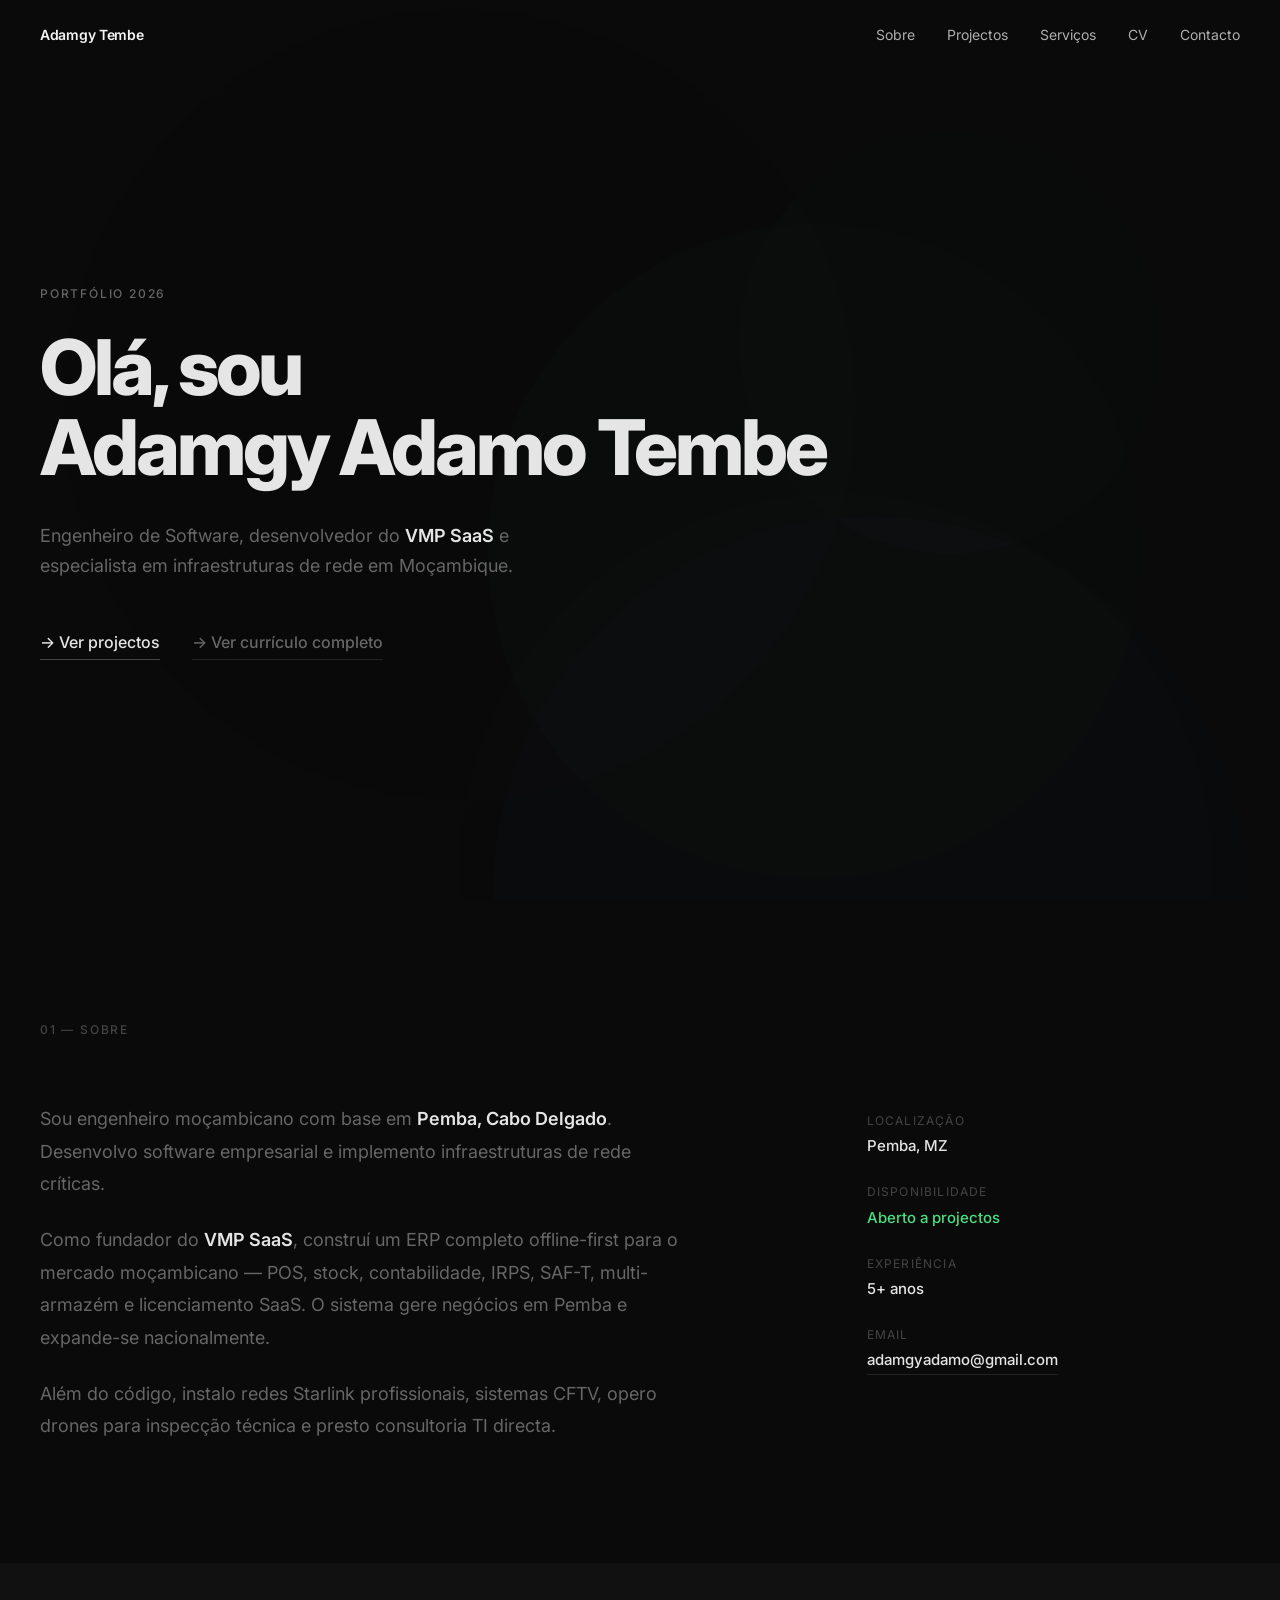
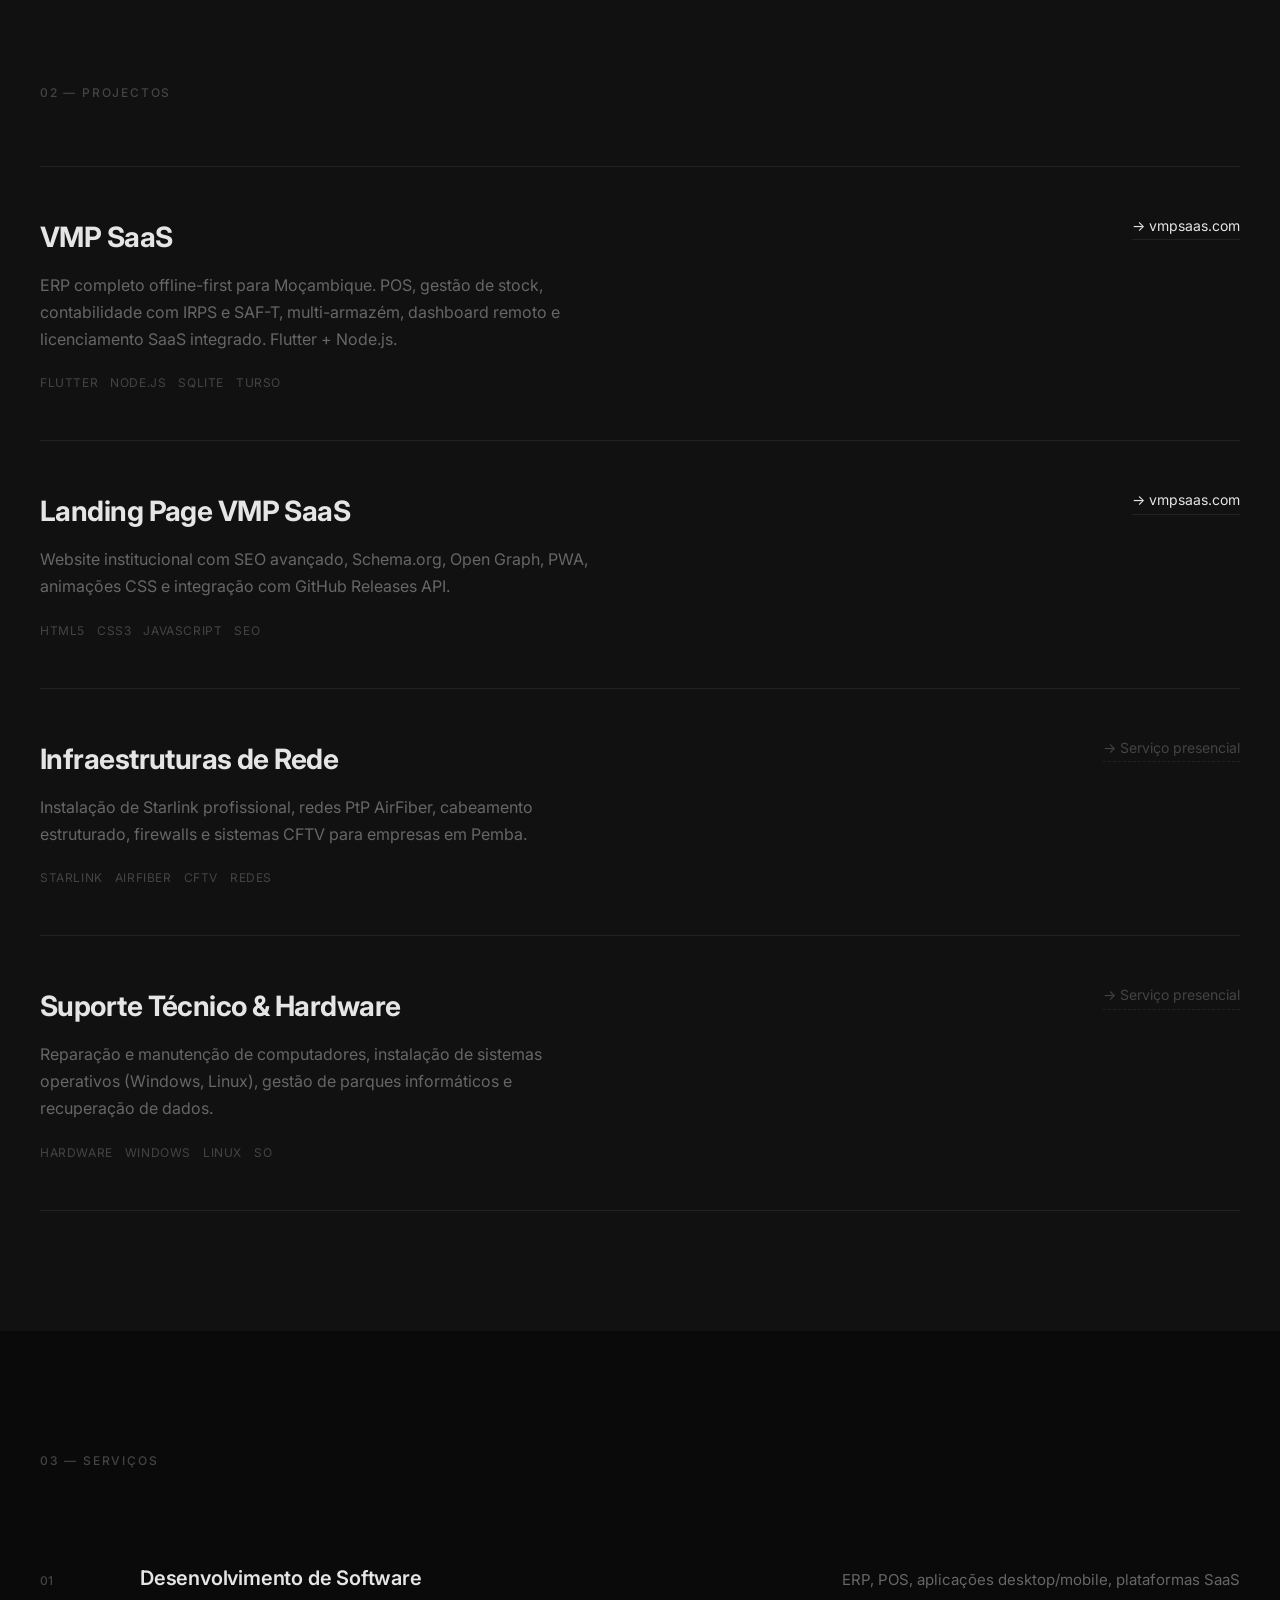
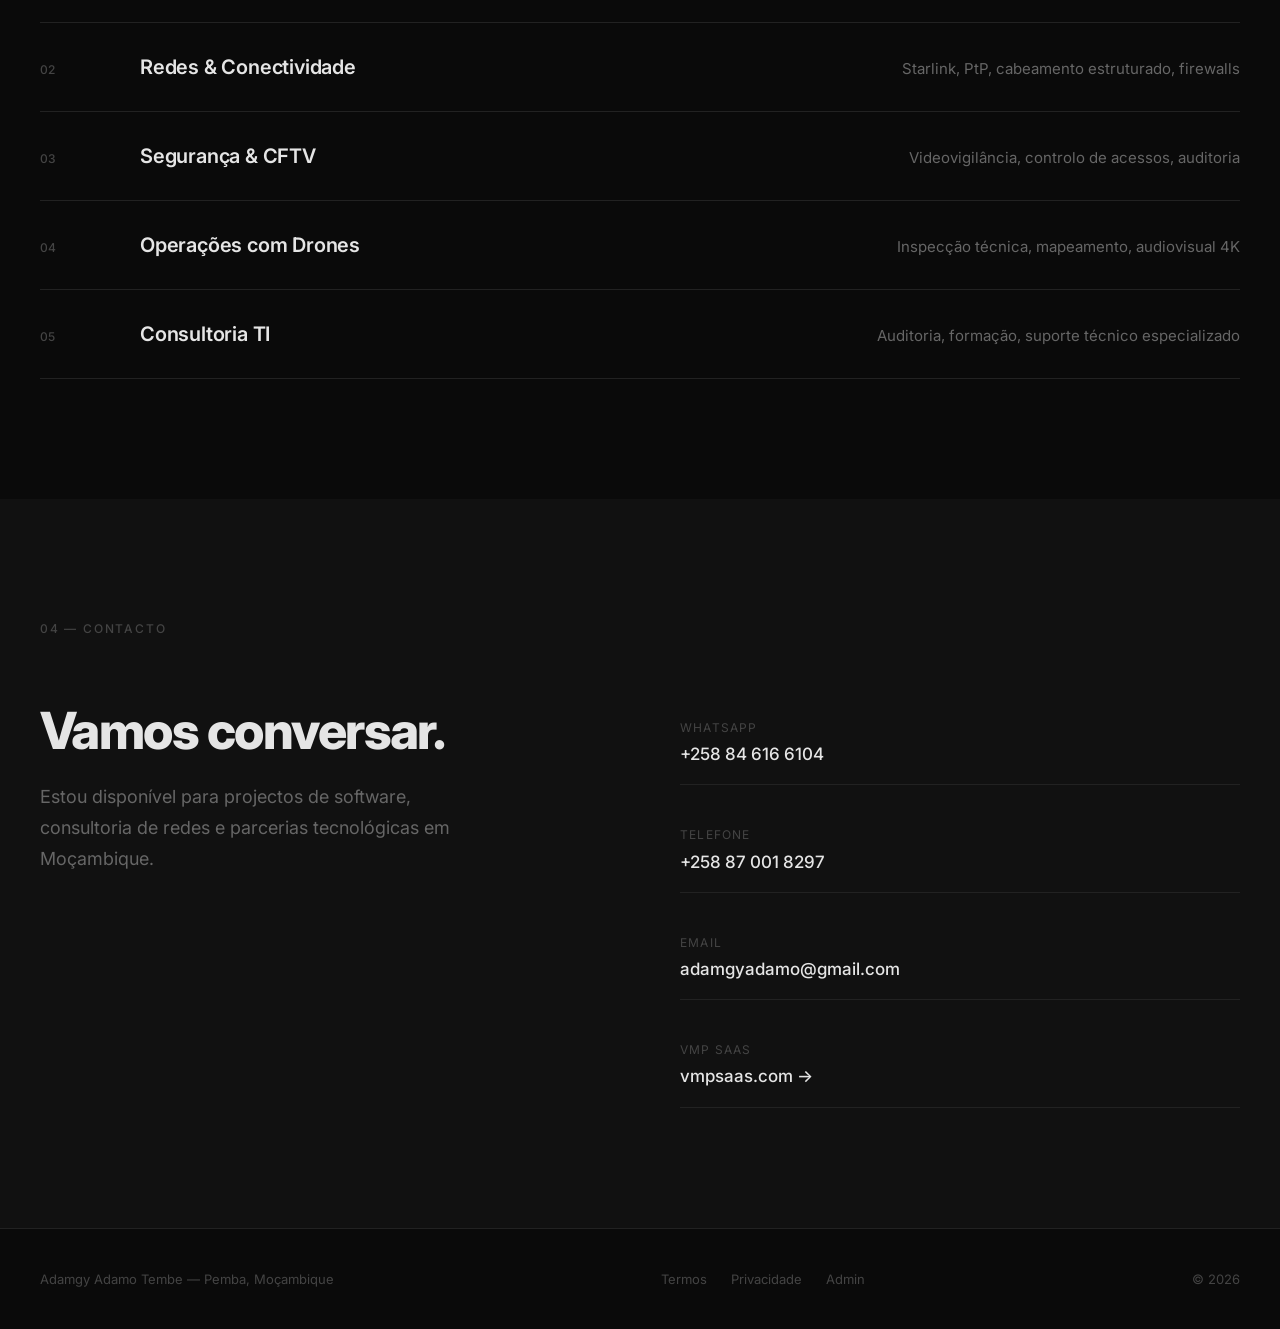
==== index.html @ bab23aaa "feat: initial portfolio redesign v2" ====
<!DOCTYPE html>
<html lang="pt">
<head>
    <meta charset="UTF-8">
    <meta name="viewport" content="width=device-width, initial-scale=1.0">
    <meta name="description" content="Adamgy Adamo Tembe — Engenheiro de Software, Infraestruturas de Rede e Consultor TI em Moçambique.">
    <meta name="author" content="Adamgy Adamo Tembe">
    <meta name="theme-color" content="#0a0a0a">
    <meta property="og:title" content="Adamgy Adamo Tembe">
    <meta property="og:description" content="Engenheiro de Software & Infraestruturas — Pemba, Moçambique.">
    <meta property="og:type" content="website">
    <meta property="og:url" content="https://adamgy.vmpsaas.com">
    
    <title>Adamgy Adamo Tembe</title>
    
    <link rel="preconnect" href="https://fonts.googleapis.com">
    <link rel="preconnect" href="https://fonts.gstatic.com" crossorigin>
    <link href="https://fonts.googleapis.com/css2?family=Inter:wght@300;400;500;600;700;800&display=swap" rel="stylesheet">
    <link rel="stylesheet" href="style.css">
    <link rel="manifest" href="manifest.json">
    <link rel="icon" type="image/svg+xml" href="data:image/svg+xml,%3Csvg xmlns='http://www.w3.org/2000/svg' viewBox='0 0 100 100'%3E%3Crect width='100' height='100' rx='20' fill='%230a0a0a'/%3E%3Ctext x='50' y='68' font-size='50' font-weight='800' text-anchor='middle' fill='%23e5e5e5' font-family='Arial'%3EA%3C/text%3E%3C/svg%3E">
</head>
<body>
    <canvas id="shapes"></canvas>
    
    <nav class="nav">
        <a href="/" class="nav-logo">Adamgy Tembe</a>
        <div class="nav-links">
            <a href="#sobre">Sobre</a>
            <a href="#projectos">Projectos</a>
            <a href="#servicos">Serviços</a>
            <a href="cv.html">CV</a>
            <a href="#contacto">Contacto</a>
        </div>
        <button class="nav-toggle" aria-label="Menu">≡</button>
    </nav>

    <header class="hero">
        <p class="hero-eyebrow">Portfólio 2026</p>
        <h1 class="hero-title">
            Olá, sou<br>
            <span class="hero-name">Adamgy Adamo Tembe</span>
        </h1>
        <p class="hero-desc">
            Engenheiro de Software, desenvolvedor do <strong>VMP SaaS</strong> 
            e especialista em infraestruturas de rede em Moçambique.
        </p>
        <div class="hero-actions">
            <a href="#projectos" class="hero-link">→ Ver projectos</a>
            <a href="cv.html" class="hero-link secondary">→ Ver currículo completo</a>
        </div>
    </header>

    <section id="sobre" class="section">
        <div class="section-inner">
            <p class="section-label">01 — Sobre</p>
            <div class="section-grid">
                <div class="section-text">
                    <p>
                        Sou engenheiro moçambicano com base em <strong>Pemba, Cabo Delgado</strong>. 
                        Desenvolvo software empresarial e implemento infraestruturas de rede críticas.
                    </p>
                    <p>
                        Como fundador do <strong>VMP SaaS</strong>, construí um ERP completo offline-first 
                        para o mercado moçambicano — POS, stock, contabilidade, IRPS, SAF-T, multi-armazém 
                        e licenciamento SaaS. O sistema gere negócios em Pemba e expande-se nacionalmente.
                    </p>
                    <p>
                        Além do código, instalo redes Starlink profissionais, sistemas CFTV, 
                        opero drones para inspecção técnica e presto consultoria TI directa.
                    </p>
                </div>
                <div class="section-meta">
                    <div class="meta-item">
                        <span class="meta-label">Localização</span>
                        <span class="meta-value">Pemba, MZ</span>
                    </div>
                    <div class="meta-item">
                        <span class="meta-label">Disponibilidade</span>
                        <span class="meta-value status-open">Aberto a projectos</span>
                    </div>
                    <div class="meta-item">
                        <span class="meta-label">Experiência</span>
                        <span class="meta-value">5+ anos</span>
                    </div>
                    <div class="meta-item">
                        <span class="meta-label">Email</span>
                        <a href="mailto:adamgyadamo@gmail.com" class="meta-value link">adamgyadamo@gmail.com</a>
                    </div>
                </div>
            </div>
        </div>
    </section>

    <section id="projectos" class="section section-dim">
        <div class="section-inner">
            <p class="section-label">02 — Projectos</p>
            
            <div class="project-list">
                <article class="project-item">
                    <div class="project-main">
                        <h3 class="project-title">VMP SaaS</h3>
                        <p class="project-desc">
                            ERP completo offline-first para Moçambique. POS, gestão de stock, 
                            contabilidade com IRPS e SAF-T, multi-armazém, dashboard remoto e 
                            licenciamento SaaS integrado. Flutter + Node.js.
                        </p>
                        <div class="project-tags">
                            <span>Flutter</span>
                            <span>Node.js</span>
                            <span>SQLite</span>
                            <span>Turso</span>
                        </div>
                    </div>
                    <div class="project-side">
                        <a href="https://vmpsaas.com" target="_blank" class="project-link">→ vmpsaas.com</a>
                    </div>
                </article>

                <article class="project-item">
                    <div class="project-main">
                        <h3 class="project-title">Landing Page VMP SaaS</h3>
                        <p class="project-desc">
                            Website institucional com SEO avançado, Schema.org, Open Graph, 
                            PWA, animações CSS e integração com GitHub Releases API.
                        </p>
                        <div class="project-tags">
                            <span>HTML5</span>
                            <span>CSS3</span>
                            <span>JavaScript</span>
                            <span>SEO</span>
                        </div>
                    </div>
                    <div class="project-side">
                        <a href="https://vmpsaas.com" target="_blank" class="project-link">→ vmpsaas.com</a>
                    </div>
                </article>

                <article class="project-item">
                    <div class="project-main">
                        <h3 class="project-title">Infraestruturas de Rede</h3>
                        <p class="project-desc">
                            Instalação de Starlink profissional, redes PtP AirFiber, 
                            cabeamento estruturado, firewalls e sistemas CFTV para empresas em Pemba.
                        </p>
                        <div class="project-tags">
                            <span>Starlink</span>
                            <span>AirFiber</span>
                            <span>CFTV</span>
                            <span>Redes</span>
                        </div>
                    </div>
                    <div class="project-side">
                        <span class="project-link disabled">→ Serviço presencial</span>
                    </div>
                </article>

                <article class="project-item">
                    <div class="project-main">
                        <h3 class="project-title">Suporte Técnico & Hardware</h3>
                        <p class="project-desc">
                            Reparação e manutenção de computadores, instalação de sistemas operativos 
                            (Windows, Linux), gestão de parques informáticos e recuperação de dados.
                        </p>
                        <div class="project-tags">
                            <span>Hardware</span>
                            <span>Windows</span>
                            <span>Linux</span>
                            <span>SO</span>
                        </div>
                    </div>
                    <div class="project-side">
                        <span class="project-link disabled">→ Serviço presencial</span>
                    </div>
                </article>
            </div>
        </div>
    </section>

    <section id="servicos" class="section">
        <div class="section-inner">
            <p class="section-label">03 — Serviços</p>
            <div class="service-list">
                <div class="service-row">
                    <span class="service-num">01</span>
                    <h4 class="service-name">Desenvolvimento de Software</h4>
                    <p class="service-detail">ERP, POS, aplicações desktop/mobile, plataformas SaaS</p>
                </div>
                <div class="service-row">
                    <span class="service-num">02</span>
                    <h4 class="service-name">Redes & Conectividade</h4>
                    <p class="service-detail">Starlink, PtP, cabeamento estruturado, firewalls</p>
                </div>
                <div class="service-row">
                    <span class="service-num">03</span>
                    <h4 class="service-name">Segurança & CFTV</h4>
                    <p class="service-detail">Videovigilância, controlo de acessos, auditoria</p>
                </div>
                <div class="service-row">
                    <span class="service-num">04</span>
                    <h4 class="service-name">Operações com Drones</h4>
                    <p class="service-detail">Inspecção técnica, mapeamento, audiovisual 4K</p>
                </div>
                <div class="service-row">
                    <span class="service-num">05</span>
                    <h4 class="service-name">Consultoria TI</h4>
                    <p class="service-detail">Auditoria, formação, suporte técnico especializado</p>
                </div>
            </div>
        </div>
    </section>

    <section id="contacto" class="section section-dim">
        <div class="section-inner">
            <p class="section-label">04 — Contacto</p>
            <div class="contact-layout">
                <div class="contact-lead">
                    <h2 class="contact-title">Vamos conversar.</h2>
                    <p class="contact-desc">
                        Estou disponível para projectos de software, consultoria de redes 
                        e parcerias tecnológicas em Moçambique.
                    </p>
                </div>
                <div class="contact-channels">
                    <a href="https://wa.me/258846166104" target="_blank" class="channel">
                        <span class="channel-label">WhatsApp</span>
                        <span class="channel-value">+258 84 616 6104</span>
                    </a>
                    <a href="tel:+258870018297" class="channel">
                        <span class="channel-label">Telefone</span>
                        <span class="channel-value">+258 87 001 8297</span>
                    </a>
                    <a href="mailto:adamgyadamo@gmail.com" class="channel">
                        <span class="channel-label">Email</span>
                        <span class="channel-value">adamgyadamo@gmail.com</span>
                    </a>
                    <a href="https://vmpsaas.com" target="_blank" class="channel">
                        <span class="channel-label">VMP SaaS</span>
                        <span class="channel-value">vmpsaas.com →</span>
                    </a>
                </div>
            </div>
        </div>
    </section>

    <footer class="footer">
        <div class="footer-inner">
            <p>Adamgy Adamo Tembe — Pemba, Moçambique</p>
            <div class="footer-links">
                <a href="termos.html">Termos</a>
                <a href="privacidade.html">Privacidade</a>
                <a href="login.html">Admin</a>
            </div>
            <p class="footer-copy">© 2026</p>
        </div>
    </footer>

    <script src="script.js"></script>
</body>
</html>
---- style.css ----
:root {
    --bg: #0a0a0a;
    --bg-elevated: #111111;
    --text: #e5e5e5;
    --text-muted: #666666;
    --text-dim: #444444;
    --accent: #888888;
    --border: #222222;
    --success: #4ade80;
    --font: 'Inter', -apple-system, BlinkMacSystemFont, sans-serif;
    --ease: cubic-bezier(0.25, 0.46, 0.45, 0.94);
}

* {
    margin: 0;
    padding: 0;
    box-sizing: border-box;
}

html {
    scroll-behavior: smooth;
    font-size: 16px;
}

body {
    font-family: var(--font);
    background: var(--bg);
    color: var(--text);
    line-height: 1.6;
    -webkit-font-smoothing: antialiased;
    overflow-x: hidden;
    cursor: default;
}

::selection {
    background: rgba(255, 255, 255, 0.15);
    color: #fff;
}

/* ===== CANVAS BACKGROUND ===== */
#shapes {
    position: fixed;
    inset: 0;
    z-index: 0;
    pointer-events: none;
    opacity: 0.4;
}

/* ===== NAVIGATION ===== */
.nav {
    position: fixed;
    top: 0;
    left: 0;
    right: 0;
    z-index: 100;
    display: flex;
    align-items: center;
    justify-content: space-between;
    padding: 24px 40px;
    mix-blend-mode: difference;
}

.nav-logo {
    font-size: 0.875rem;
    font-weight: 600;
    color: #fff;
    text-decoration: none;
    letter-spacing: -0.02em;
}

.nav-links {
    display: flex;
    gap: 32px;
}

.nav-links a {
    font-size: 0.875rem;
    font-weight: 400;
    color: rgba(255, 255, 255, 0.7);
    text-decoration: none;
    transition: color 0.3s var(--ease);
    position: relative;
}

.nav-links a::after {
    content: '';
    position: absolute;
    bottom: -4px;
    left: 0;
    width: 0;
    height: 1px;
    background: #fff;
    transition: width 0.3s var(--ease);
}

.nav-links a:hover {
    color: #fff;
}

.nav-links a:hover::after {
    width: 100%;
}

.nav-toggle {
    display: none;
    background: none;
    border: none;
    color: #fff;
    font-size: 1.5rem;
    cursor: pointer;
}

/* ===== HERO ===== */
.hero {
    position: relative;
    z-index: 1;
    min-height: 100vh;
    display: flex;
    flex-direction: column;
    justify-content: center;
    padding: 120px 40px 80px;
    max-width: 1400px;
    margin: 0 auto;
}

.hero-eyebrow {
    font-size: 0.75rem;
    font-weight: 500;
    text-transform: uppercase;
    letter-spacing: 0.15em;
    color: var(--text-muted);
    margin-bottom: 24px;
}

.hero-title {
    font-size: clamp(2.5rem, 6vw, 5.5rem);
    font-weight: 800;
    line-height: 1.05;
    letter-spacing: -0.04em;
    margin-bottom: 32px;
}

.hero-name {
    display: block;
    color: var(--text);
}

.hero-desc {
    font-size: 1.125rem;
    font-weight: 400;
    color: var(--text-muted);
    max-width: 520px;
    line-height: 1.7;
    margin-bottom: 48px;
}

.hero-desc strong {
    color: var(--text);
    font-weight: 600;
}

.hero-actions {
    display: flex;
    gap: 32px;
    flex-wrap: wrap;
}

.hero-link {
    font-size: 1rem;
    font-weight: 500;
    color: var(--text);
    text-decoration: none;
    position: relative;
    transition: transform 0.3s var(--ease);
    display: inline-flex;
    align-items: center;
    gap: 8px;
}

.hero-link::after {
    content: '';
    position: absolute;
    bottom: -4px;
    left: 0;
    width: 100%;
    height: 1px;
    background: var(--text-dim);
    transition: background 0.3s;
}

.hero-link:hover {
    transform: translateX(4px);
}

.hero-link:hover::after {
    background: var(--text);
}

.hero-link.secondary {
    color: var(--text-muted);
}

.hero-link.secondary::after {
    background: var(--border);
}

/* ===== SECTIONS ===== */
.section {
    position: relative;
    z-index: 1;
    padding: 120px 40px;
}

.section-dim {
    background: var(--bg-elevated);
}

.section-inner {
    max-width: 1200px;
    margin: 0 auto;
}

.section-label {
    font-size: 0.75rem;
    font-weight: 500;
    text-transform: uppercase;
    letter-spacing: 0.15em;
    color: var(--text-dim);
    margin-bottom: 64px;
}

.section-grid {
    display: grid;
    grid-template-columns: 2fr 1fr;
    gap: 80px;
    align-items: start;
}

.section-text {
    display: flex;
    flex-direction: column;
    gap: 24px;
}

.section-text p {
    font-size: 1.125rem;
    color: var(--text-muted);
    line-height: 1.8;
    max-width: 640px;
}

.section-text strong {
    color: var(--text);
    font-weight: 600;
}

.section-meta {
    display: flex;
    flex-direction: column;
    gap: 24px;
    padding-top: 8px;
}

.meta-item {
    display: flex;
    flex-direction: column;
    gap: 4px;
}

.meta-label {
    font-size: 0.75rem;
    text-transform: uppercase;
    letter-spacing: 0.1em;
    color: var(--text-dim);
}

.meta-value {
    font-size: 0.9375rem;
    color: var(--text);
    font-weight: 500;
}

.meta-value.link {
    text-decoration: none;
    border-bottom: 1px solid var(--border);
    padding-bottom: 2px;
    transition: border-color 0.3s;
    display: inline-block;
    width: fit-content;
}

.meta-value.link:hover {
    border-color: var(--text);
}

.status-open {
    color: var(--success);
}

/* ===== PROJECTS ===== */
.project-list {
    display: flex;
    flex-direction: column;
    gap: 0;
}

.project-item {
    display: grid;
    grid-template-columns: 2fr 1fr;
    gap: 40px;
    padding: 48px 0;
    border-bottom: 1px solid var(--border);
    transition: opacity 0.3s;
}

.project-item:first-child {
    border-top: 1px solid var(--border);
}

.project-item:hover {
    opacity: 1;
}

.project-list:hover .project-item:not(:hover) {
    opacity: 0.35;
}

.project-title {
    font-size: 1.75rem;
    font-weight: 700;
    letter-spacing: -0.02em;
    margin-bottom: 12px;
    color: var(--text);
}

.project-desc {
    font-size: 1rem;
    color: var(--text-muted);
    line-height: 1.7;
    margin-bottom: 20px;
    max-width: 560px;
}

.project-tags {
    display: flex;
    gap: 12px;
    flex-wrap: wrap;
}

.project-tags span {
    font-size: 0.75rem;
    color: var(--text-dim);
    text-transform: uppercase;
    letter-spacing: 0.05em;
}

.project-side {
    display: flex;
    align-items: flex-start;
    justify-content: flex-end;
}

.project-link {
    font-size: 0.875rem;
    color: var(--text);
    text-decoration: none;
    border-bottom: 1px solid var(--border);
    padding-bottom: 2px;
    transition: all 0.3s;
    white-space: nowrap;
}

.project-link:hover {
    border-color: var(--text);
}

.project-link.disabled {
    color: var(--text-dim);
    border-bottom-style: dashed;
    cursor: default;
}

/* ===== SERVICES ===== */
.service-list {
    display: flex;
    flex-direction: column;
}

.service-row {
    display: grid;
    grid-template-columns: 60px 1fr 1fr;
    gap: 40px;
    align-items: baseline;
    padding: 28px 0;
    border-bottom: 1px solid var(--border);
    transition: background 0.3s;
}

.service-row:hover {
    background: rgba(255, 255, 255, 0.015);
    margin: 0 -40px;
    padding-left: 40px;
    padding-right: 40px;
}

.service-num {
    font-size: 0.75rem;
    color: var(--text-dim);
    font-weight: 500;
}

.service-name {
    font-size: 1.25rem;
    font-weight: 600;
    color: var(--text);
    letter-spacing: -0.01em;
}

.service-detail {
    font-size: 0.9375rem;
    color: var(--text-muted);
    text-align: right;
}

/* ===== CONTACT ===== */
.contact-layout {
    display: grid;
    grid-template-columns: 1fr 1fr;
    gap: 80px;
    align-items: start;
}

.contact-title {
    font-size: clamp(2rem, 4vw, 3.5rem);
    font-weight: 800;
    letter-spacing: -0.03em;
    line-height: 1.1;
    margin-bottom: 24px;
}

.contact-desc {
    font-size: 1.125rem;
    color: var(--text-muted);
    line-height: 1.7;
    max-width: 440px;
}

.contact-channels {
    display: flex;
    flex-direction: column;
    gap: 24px;
}

.channel {
    display: flex;
    flex-direction: column;
    gap: 4px;
    text-decoration: none;
    padding: 16px 0;
    border-bottom: 1px solid var(--border);
    transition: all 0.3s;
}

.channel:hover {
    padding-left: 8px;
    border-color: var(--text);
}

.channel-label {
    font-size: 0.75rem;
    text-transform: uppercase;
    letter-spacing: 0.1em;
    color: var(--text-dim);
}

.channel-value {
    font-size: 1.0625rem;
    color: var(--text);
    font-weight: 500;
}

/* ===== FOOTER ===== */
.footer {
    position: relative;
    z-index: 1;
    padding: 40px;
    border-top: 1px solid var(--border);
}

.footer-inner {
    max-width: 1200px;
    margin: 0 auto;
    display: flex;
    justify-content: space-between;
    align-items: center;
    font-size: 0.8125rem;
    color: var(--text-dim);
}

.footer-links {
    display: flex;
    gap: 24px;
}

.footer-links a {
    color: var(--text-dim);
    text-decoration: none;
    transition: color 0.3s;
}

.footer-links a:hover {
    color: var(--text);
}

/* ===== RESPONSIVE ===== */
@media (max-width: 900px) {
    .nav-links {
        display: none;
        position: absolute;
        top: 64px;
        left: 0;
        right: 0;
        background: var(--bg);
        flex-direction: column;
        padding: 24px 40px;
        gap: 20px;
        border-bottom: 1px solid var(--border);
    }
    
    .nav-links.active {
        display: flex;
    }
    
    .nav-toggle {
        display: block;
    }

    .hero {
        padding: 100px 24px 60px;
    }

    .section {
        padding: 80px 24px;
    }

    .section-grid,
    .contact-layout {
        grid-template-columns: 1fr;
        gap: 48px;
    }

    .project-item {
        grid-template-columns: 1fr;
        gap: 24px;
    }

    .project-side {
        justify-content: flex-start;
    }

    .service-row {
        grid-template-columns: 40px 1fr;
        gap: 16px;
    }

    .service-detail {
        text-align: left;
        grid-column: 2;
    }

    .footer-inner {
        flex-direction: column;
        gap: 16px;
        text-align: center;
    }
}

@media (prefers-reduced-motion: reduce) {
    * {
        animation: none !important;
        transition: none !important;
    }
}
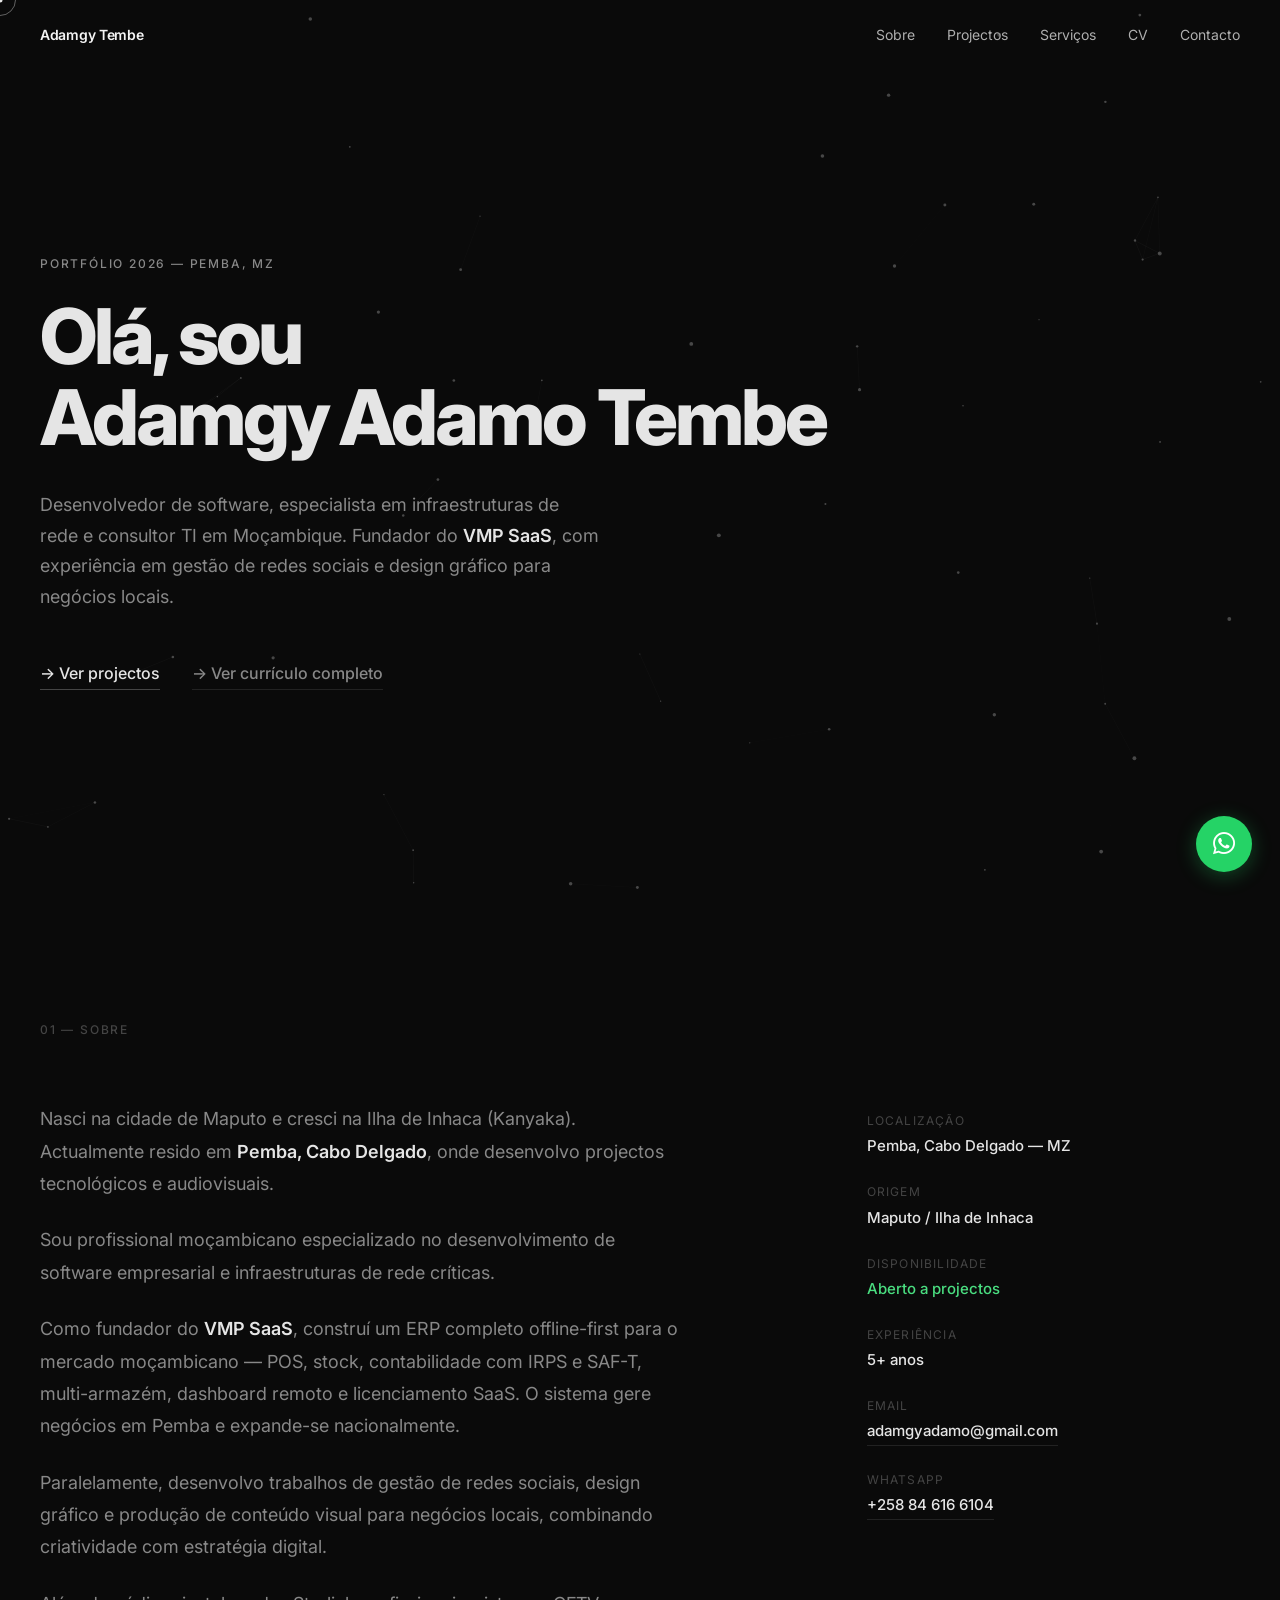
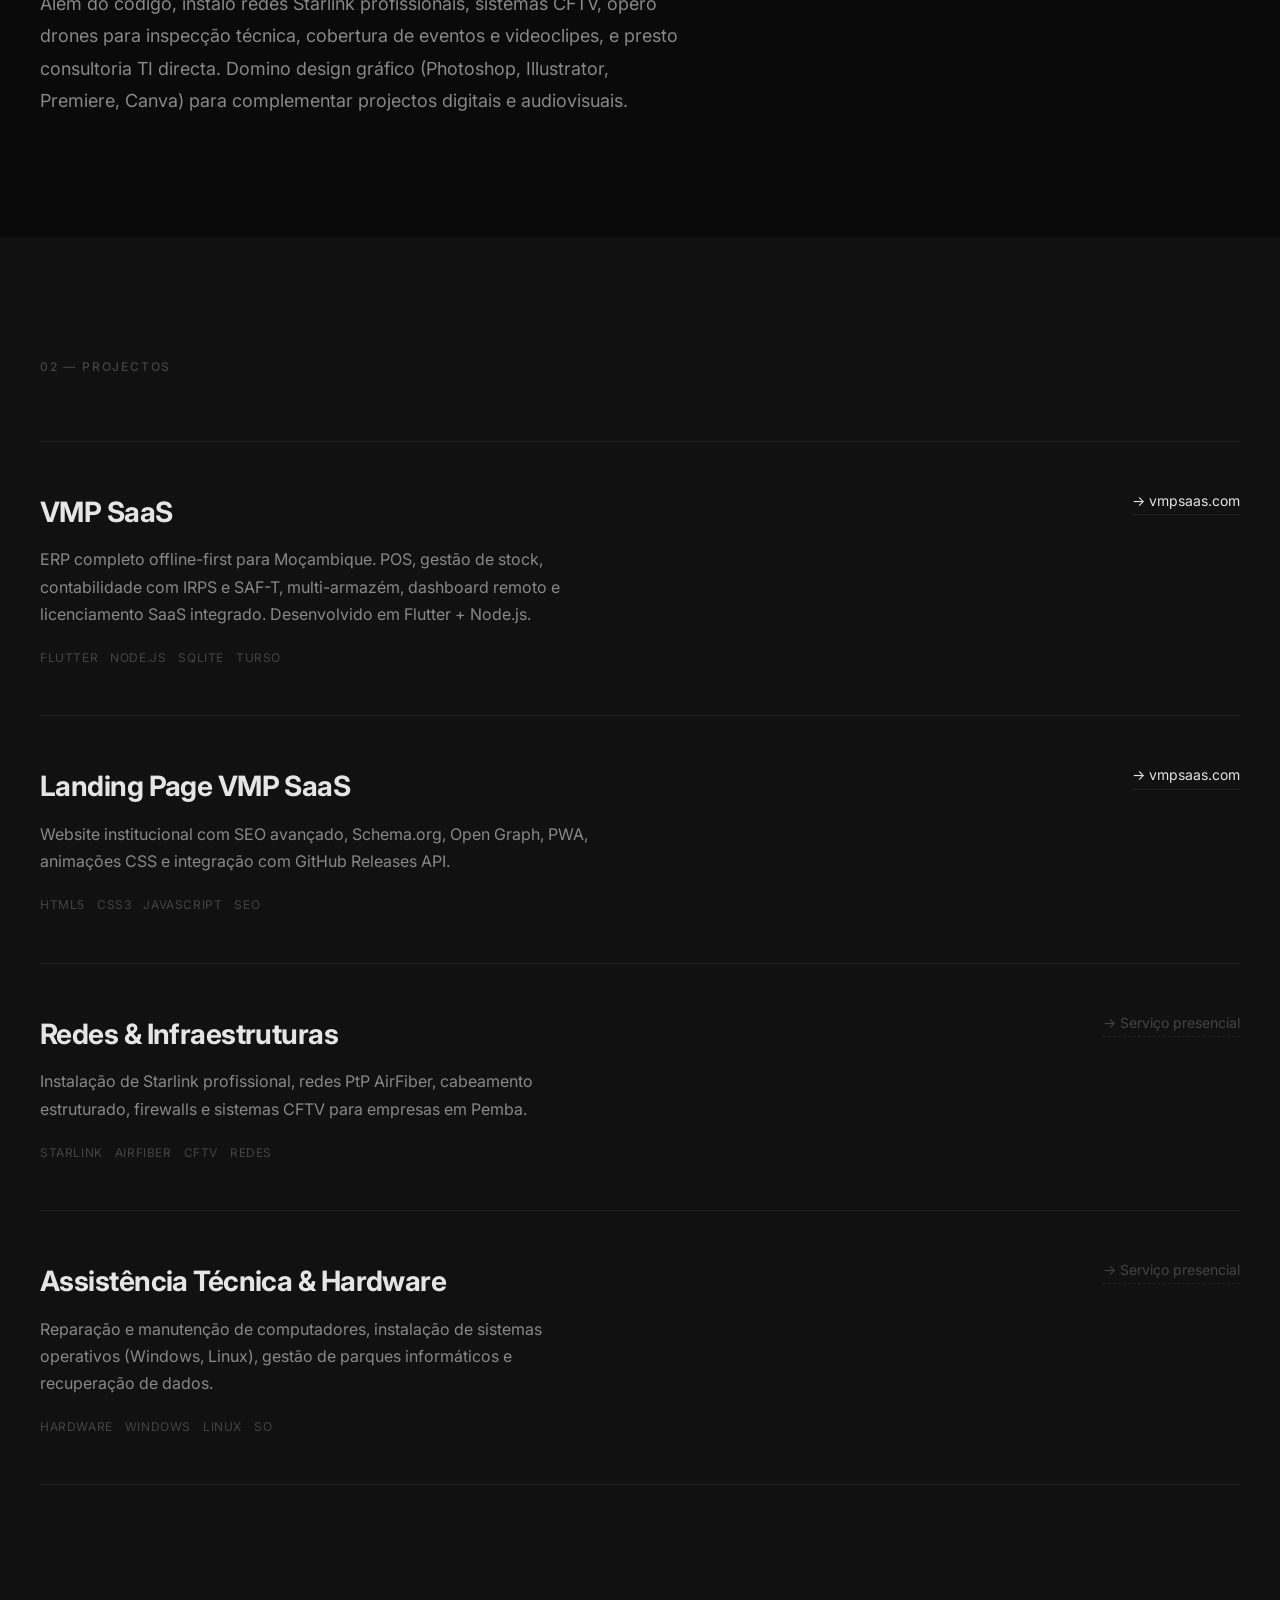
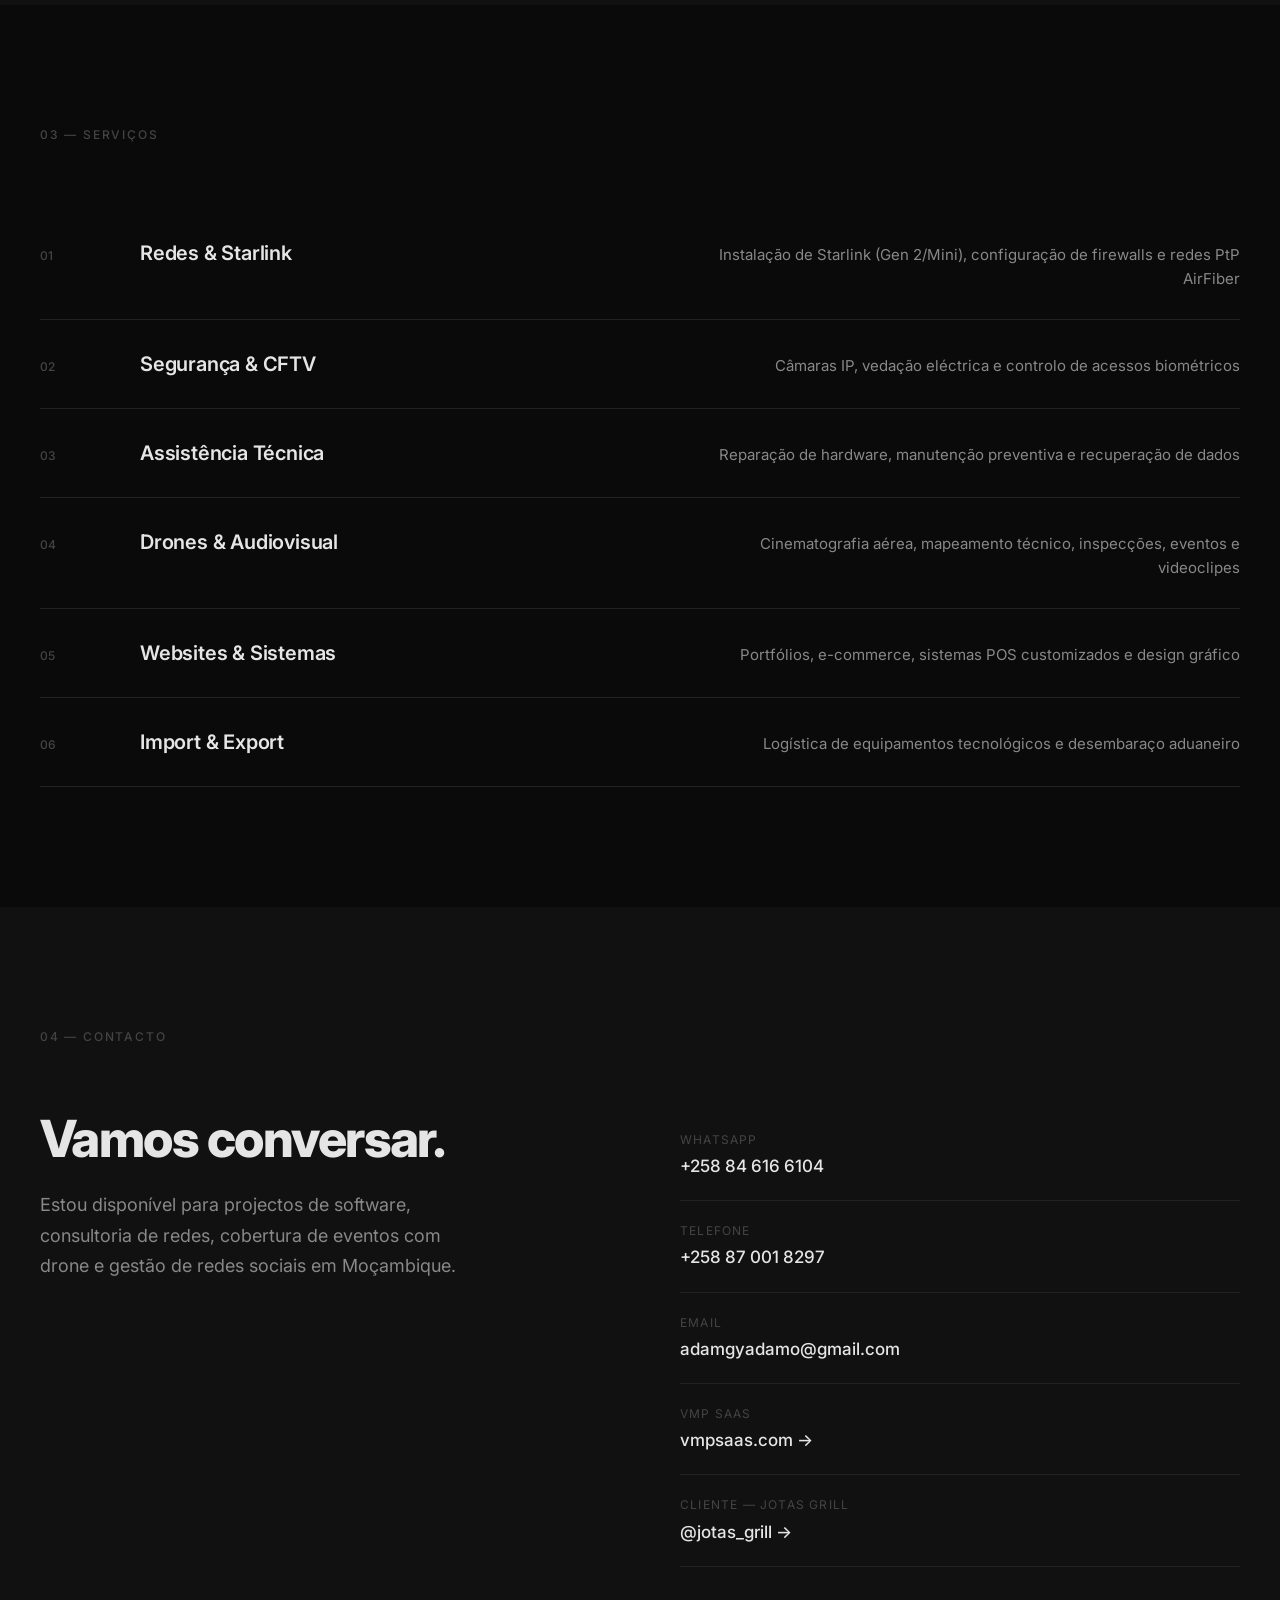
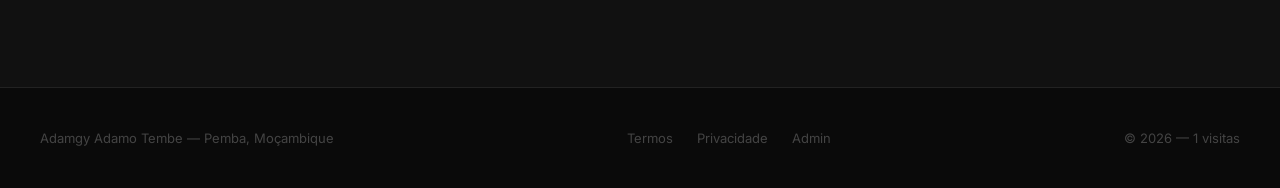
==== commit 264a5802: "Initial commit: portfolio site v1.0" ====
--- a/index.html
+++ b/index.html
@@ -3,11 +3,11 @@
 <head>
     <meta charset="UTF-8">
     <meta name="viewport" content="width=device-width, initial-scale=1.0">
-    <meta name="description" content="Adamgy Adamo Tembe — Engenheiro de Software, Infraestruturas de Rede e Consultor TI em Moçambique.">
+    <meta name="description" content="Adamgy Adamo Tembe — Desenvolvedor de Software, Infraestruturas de Rede e Consultor TI em Moçambique.">
     <meta name="author" content="Adamgy Adamo Tembe">
     <meta name="theme-color" content="#0a0a0a">
     <meta property="og:title" content="Adamgy Adamo Tembe">
-    <meta property="og:description" content="Engenheiro de Software & Infraestruturas — Pemba, Moçambique.">
+    <meta property="og:description" content="Desenvolvedor de Software & Infraestruturas — Pemba, Moçambique.">
     <meta property="og:type" content="website">
     <meta property="og:url" content="https://adamgy.vmpsaas.com">
     
@@ -16,12 +16,15 @@
     <link rel="preconnect" href="https://fonts.googleapis.com">
     <link rel="preconnect" href="https://fonts.gstatic.com" crossorigin>
     <link href="https://fonts.googleapis.com/css2?family=Inter:wght@300;400;500;600;700;800&display=swap" rel="stylesheet">
+    <link rel="stylesheet" href="https://cdnjs.cloudflare.com/ajax/libs/font-awesome/6.5.0/css/all.min.css">
     <link rel="stylesheet" href="style.css">
     <link rel="manifest" href="manifest.json">
     <link rel="icon" type="image/svg+xml" href="data:image/svg+xml,%3Csvg xmlns='http://www.w3.org/2000/svg' viewBox='0 0 100 100'%3E%3Crect width='100' height='100' rx='20' fill='%230a0a0a'/%3E%3Ctext x='50' y='68' font-size='50' font-weight='800' text-anchor='middle' fill='%23e5e5e5' font-family='Arial'%3EA%3C/text%3E%3C/svg%3E">
 </head>
 <body>
-    <canvas id="shapes"></canvas>
+    <canvas id="bg-canvas"></canvas>
+    <div class="cursor-dot"></div>
+    <div class="cursor-outline"></div>
     
     <nav class="nav">
         <a href="/" class="nav-logo">Adamgy Tembe</a>
@@ -36,14 +39,14 @@
     </nav>
 
     <header class="hero">
-        <p class="hero-eyebrow">Portfólio 2026</p>
+        <p class="hero-eyebrow">Portfólio 2026 — Pemba, MZ</p>
         <h1 class="hero-title">
             Olá, sou<br>
             <span class="hero-name">Adamgy Adamo Tembe</span>
         </h1>
         <p class="hero-desc">
-            Engenheiro de Software, desenvolvedor do <strong>VMP SaaS</strong> 
-            e especialista em infraestruturas de rede em Moçambique.
+            Desenvolvedor de software, especialista em infraestruturas de rede e consultor TI em Moçambique. 
+            Fundador do <strong>VMP SaaS</strong>, com experiência em gestão de redes sociais e design gráfico para negócios locais.
         </p>
         <div class="hero-actions">
             <a href="#projectos" class="hero-link">→ Ver projectos</a>
@@ -57,23 +60,37 @@
             <div class="section-grid">
                 <div class="section-text">
                     <p>
-                        Sou engenheiro moçambicano com base em <strong>Pemba, Cabo Delgado</strong>. 
-                        Desenvolvo software empresarial e implemento infraestruturas de rede críticas.
+                        Nasci na cidade de Maputo e cresci na Ilha de Inhaca (Kanyaka). Actualmente resido em 
+                        <strong>Pemba, Cabo Delgado</strong>, onde desenvolvo projectos tecnológicos e audiovisuais.
+                    </p>
+                    <p>
+                        Sou profissional moçambicano especializado no desenvolvimento de software empresarial e 
+                        infraestruturas de rede críticas.
                     </p>
                     <p>
                         Como fundador do <strong>VMP SaaS</strong>, construí um ERP completo offline-first 
-                        para o mercado moçambicano — POS, stock, contabilidade, IRPS, SAF-T, multi-armazém 
-                        e licenciamento SaaS. O sistema gere negócios em Pemba e expande-se nacionalmente.
-                    </p>
-                    <p>
-                        Além do código, instalo redes Starlink profissionais, sistemas CFTV, 
-                        opero drones para inspecção técnica e presto consultoria TI directa.
+                        para o mercado moçambicano — POS, stock, contabilidade com IRPS e SAF-T, multi-armazém, 
+                        dashboard remoto e licenciamento SaaS. O sistema gere negócios em Pemba e expande-se nacionalmente.
+                    </p>
+                    <p>
+                        Paralelamente, desenvolvo trabalhos de gestão de redes sociais, design gráfico e produção de 
+                        conteúdo visual para negócios locais, combinando criatividade com estratégia digital.
+                    </p>
+                    <p>
+                        Além do código, instalo redes Starlink profissionais, sistemas CFTV, opero drones para 
+                        inspecção técnica, cobertura de eventos e videoclipes, e presto consultoria TI directa. 
+                        Domino design gráfico (Photoshop, Illustrator, Premiere, Canva) para complementar 
+                        projectos digitais e audiovisuais.
                     </p>
                 </div>
                 <div class="section-meta">
                     <div class="meta-item">
                         <span class="meta-label">Localização</span>
-                        <span class="meta-value">Pemba, MZ</span>
+                        <span class="meta-value">Pemba, Cabo Delgado — MZ</span>
+                    </div>
+                    <div class="meta-item">
+                        <span class="meta-label">Origem</span>
+                        <span class="meta-value">Maputo / Ilha de Inhaca</span>
                     </div>
                     <div class="meta-item">
                         <span class="meta-label">Disponibilidade</span>
@@ -86,6 +103,10 @@
                     <div class="meta-item">
                         <span class="meta-label">Email</span>
                         <a href="mailto:adamgyadamo@gmail.com" class="meta-value link">adamgyadamo@gmail.com</a>
+                    </div>
+                    <div class="meta-item">
+                        <span class="meta-label">WhatsApp</span>
+                        <a href="https://wa.me/258846166104" class="meta-value link">+258 84 616 6104</a>
                     </div>
                 </div>
             </div>
@@ -103,7 +124,7 @@
                         <p class="project-desc">
                             ERP completo offline-first para Moçambique. POS, gestão de stock, 
                             contabilidade com IRPS e SAF-T, multi-armazém, dashboard remoto e 
-                            licenciamento SaaS integrado. Flutter + Node.js.
+                            licenciamento SaaS integrado. Desenvolvido em Flutter + Node.js.
                         </p>
                         <div class="project-tags">
                             <span>Flutter</span>
@@ -138,7 +159,7 @@
 
                 <article class="project-item">
                     <div class="project-main">
-                        <h3 class="project-title">Infraestruturas de Rede</h3>
+                        <h3 class="project-title">Redes & Infraestruturas</h3>
                         <p class="project-desc">
                             Instalação de Starlink profissional, redes PtP AirFiber, 
                             cabeamento estruturado, firewalls e sistemas CFTV para empresas em Pemba.
@@ -157,7 +178,7 @@
 
                 <article class="project-item">
                     <div class="project-main">
-                        <h3 class="project-title">Suporte Técnico & Hardware</h3>
+                        <h3 class="project-title">Assistência Técnica & Hardware</h3>
                         <p class="project-desc">
                             Reparação e manutenção de computadores, instalação de sistemas operativos 
                             (Windows, Linux), gestão de parques informáticos e recuperação de dados.
@@ -183,28 +204,33 @@
             <div class="service-list">
                 <div class="service-row">
                     <span class="service-num">01</span>
-                    <h4 class="service-name">Desenvolvimento de Software</h4>
-                    <p class="service-detail">ERP, POS, aplicações desktop/mobile, plataformas SaaS</p>
+                    <h4 class="service-name">Redes & Starlink</h4>
+                    <p class="service-detail">Instalação de Starlink (Gen 2/Mini), configuração de firewalls e redes PtP AirFiber</p>
                 </div>
                 <div class="service-row">
                     <span class="service-num">02</span>
-                    <h4 class="service-name">Redes & Conectividade</h4>
-                    <p class="service-detail">Starlink, PtP, cabeamento estruturado, firewalls</p>
+                    <h4 class="service-name">Segurança & CFTV</h4>
+                    <p class="service-detail">Câmaras IP, vedação eléctrica e controlo de acessos biométricos</p>
                 </div>
                 <div class="service-row">
                     <span class="service-num">03</span>
-                    <h4 class="service-name">Segurança & CFTV</h4>
-                    <p class="service-detail">Videovigilância, controlo de acessos, auditoria</p>
+                    <h4 class="service-name">Assistência Técnica</h4>
+                    <p class="service-detail">Reparação de hardware, manutenção preventiva e recuperação de dados</p>
                 </div>
                 <div class="service-row">
                     <span class="service-num">04</span>
-                    <h4 class="service-name">Operações com Drones</h4>
-                    <p class="service-detail">Inspecção técnica, mapeamento, audiovisual 4K</p>
+                    <h4 class="service-name">Drones & Audiovisual</h4>
+                    <p class="service-detail">Cinematografia aérea, mapeamento técnico, inspecções, eventos e videoclipes</p>
                 </div>
                 <div class="service-row">
                     <span class="service-num">05</span>
-                    <h4 class="service-name">Consultoria TI</h4>
-                    <p class="service-detail">Auditoria, formação, suporte técnico especializado</p>
+                    <h4 class="service-name">Websites & Sistemas</h4>
+                    <p class="service-detail">Portfólios, e-commerce, sistemas POS customizados e design gráfico</p>
+                </div>
+                <div class="service-row">
+                    <span class="service-num">06</span>
+                    <h4 class="service-name">Import & Export</h4>
+                    <p class="service-detail">Logística de equipamentos tecnológicos e desembaraço aduaneiro</p>
                 </div>
             </div>
         </div>
@@ -217,12 +243,12 @@
                 <div class="contact-lead">
                     <h2 class="contact-title">Vamos conversar.</h2>
                     <p class="contact-desc">
-                        Estou disponível para projectos de software, consultoria de redes 
-                        e parcerias tecnológicas em Moçambique.
+                        Estou disponível para projectos de software, consultoria de redes, 
+                        cobertura de eventos com drone e gestão de redes sociais em Moçambique.
                     </p>
                 </div>
                 <div class="contact-channels">
-                    <a href="https://wa.me/258846166104" target="_blank" class="channel">
+                    <a href="https://wa.me/258846166104?text=Olá,%20gostaria%20de%20pedir%20um%20orçamento" target="_blank" class="channel">
                         <span class="channel-label">WhatsApp</span>
                         <span class="channel-value">+258 84 616 6104</span>
                     </a>
@@ -237,6 +263,10 @@
                     <a href="https://vmpsaas.com" target="_blank" class="channel">
                         <span class="channel-label">VMP SaaS</span>
                         <span class="channel-value">vmpsaas.com →</span>
+                    </a>
+                    <a href="https://www.instagram.com/jotas_grill/" target="_blank" class="channel">
+                        <span class="channel-label">Cliente — Jotas Grill</span>
+                        <span class="channel-value">@jotas_grill →</span>
                     </a>
                 </div>
             </div>
@@ -251,9 +281,13 @@
                 <a href="privacidade.html">Privacidade</a>
                 <a href="login.html">Admin</a>
             </div>
-            <p class="footer-copy">© 2026</p>
+            <p class="footer-copy">© 2026 — <span id="visit-count">...</span> visitas</p>
         </div>
     </footer>
+
+    <a href="https://wa.me/258846166104?text=Olá,%20gostaria%20de%20pedir%20um%20orçamento" class="wa-float" target="_blank" rel="noopener" aria-label="Pedir orçamento pelo WhatsApp">
+        <i class="fa-brands fa-whatsapp"></i>
+    </a>
 
     <script src="script.js"></script>
 </body>
--- a/style.css
+++ b/style.css
@@ -2,9 +2,9 @@
     --bg: #0a0a0a;
     --bg-elevated: #111111;
     --text: #e5e5e5;
-    --text-muted: #666666;
+    --text-muted: #888888;
     --text-dim: #444444;
-    --accent: #888888;
+    --accent: #e5e5e5;
     --border: #222222;
     --success: #4ade80;
     --font: 'Inter', -apple-system, BlinkMacSystemFont, sans-serif;
@@ -29,7 +29,7 @@
     line-height: 1.6;
     -webkit-font-smoothing: antialiased;
     overflow-x: hidden;
-    cursor: default;
+    cursor: none;
 }
 
 ::selection {
@@ -38,12 +38,83 @@
 }
 
 /* ===== CANVAS BACKGROUND ===== */
-#shapes {
+#bg-canvas {
     position: fixed;
     inset: 0;
     z-index: 0;
     pointer-events: none;
-    opacity: 0.4;
+}
+
+/* ===== CUSTOM CURSOR ===== */
+.cursor-dot {
+    width: 5px;
+    height: 5px;
+    background: var(--text);
+    border-radius: 50%;
+    position: fixed;
+    top: 0;
+    left: 0;
+    z-index: 99999;
+    pointer-events: none;
+    transform: translate(-50%, -50%);
+    transition: width 0.2s, height 0.2s, background 0.2s;
+}
+
+.cursor-outline {
+    width: 32px;
+    height: 32px;
+    border: 1px solid rgba(229, 229, 229, 0.4);
+    border-radius: 50%;
+    position: fixed;
+    top: 0;
+    left: 0;
+    z-index: 99998;
+    pointer-events: none;
+    transform: translate(-50%, -50%);
+    transition: width 0.3s, height 0.3s, border-color 0.3s, background 0.3s;
+}
+
+body:hover .cursor-dot,
+body:hover .cursor-outline {
+    opacity: 1;
+}
+
+/* Cursor hover states */
+.cursor-hover .cursor-dot {
+    width: 8px;
+    height: 8px;
+    background: var(--success);
+}
+
+.cursor-hover .cursor-outline {
+    width: 48px;
+    height: 48px;
+    border-color: rgba(74, 222, 128, 0.4);
+    background: rgba(74, 222, 128, 0.05);
+}
+
+/* Click ripple */
+.ripple {
+    position: fixed;
+    border-radius: 50%;
+    background: rgba(255, 255, 255, 0.15);
+    pointer-events: none;
+    z-index: 99997;
+    animation: rippleAnim 0.6s ease-out forwards;
+    transform: translate(-50%, -50%) scale(0);
+}
+
+@keyframes rippleAnim {
+    to {
+        transform: translate(-50%, -50%) scale(4);
+        opacity: 0;
+    }
+}
+
+/* Hide custom cursor on touch devices */
+@media (pointer: coarse) {
+    body { cursor: auto; }
+    .cursor-dot, .cursor-outline { display: none !important; }
 }
 
 /* ===== NAVIGATION ===== */
@@ -149,7 +220,7 @@
     font-size: 1.125rem;
     font-weight: 400;
     color: var(--text-muted);
-    max-width: 520px;
+    max-width: 560px;
     line-height: 1.7;
     margin-bottom: 48px;
 }
@@ -317,10 +388,6 @@
     border-top: 1px solid var(--border);
 }
 
-.project-item:hover {
-    opacity: 1;
-}
-
 .project-list:hover .project-item:not(:hover) {
     opacity: 0.35;
 }
@@ -448,7 +515,7 @@
 .contact-channels {
     display: flex;
     flex-direction: column;
-    gap: 24px;
+    gap: 0;
 }
 
 .channel {
@@ -456,13 +523,13 @@
     flex-direction: column;
     gap: 4px;
     text-decoration: none;
-    padding: 16px 0;
+    padding: 20px 0;
     border-bottom: 1px solid var(--border);
     transition: all 0.3s;
 }
 
 .channel:hover {
-    padding-left: 8px;
+    padding-left: 12px;
     border-color: var(--text);
 }
 
@@ -477,6 +544,37 @@
     font-size: 1.0625rem;
     color: var(--text);
     font-weight: 500;
+}
+
+/* ===== WHATSAPP FLOAT ===== */
+.wa-float {
+    position: fixed;
+    bottom: 28px;
+    right: 28px;
+    width: 56px;
+    height: 56px;
+    background: #25D366;
+    border-radius: 50%;
+    display: flex;
+    align-items: center;
+    justify-content: center;
+    color: #fff;
+    font-size: 1.6rem;
+    text-decoration: none;
+    z-index: 1000;
+    box-shadow: 0 4px 20px rgba(37, 211, 102, 0.3);
+    transition: transform 0.3s var(--ease);
+    animation: waPulse 2s ease-in-out infinite;
+}
+
+.wa-float:hover {
+    transform: scale(1.1);
+    animation: none;
+}
+
+@keyframes waPulse {
+    0%, 100% { box-shadow: 0 4px 20px rgba(37, 211, 102, 0.3); }
+    50% { box-shadow: 0 4px 30px rgba(37, 211, 102, 0.6); }
 }
 
 /* ===== FOOTER ===== */
@@ -573,6 +671,14 @@
         gap: 16px;
         text-align: center;
     }
+
+    .wa-float {
+        bottom: 20px;
+        right: 20px;
+        width: 50px;
+        height: 50px;
+        font-size: 1.4rem;
+    }
 }
 
 @media (prefers-reduced-motion: reduce) {
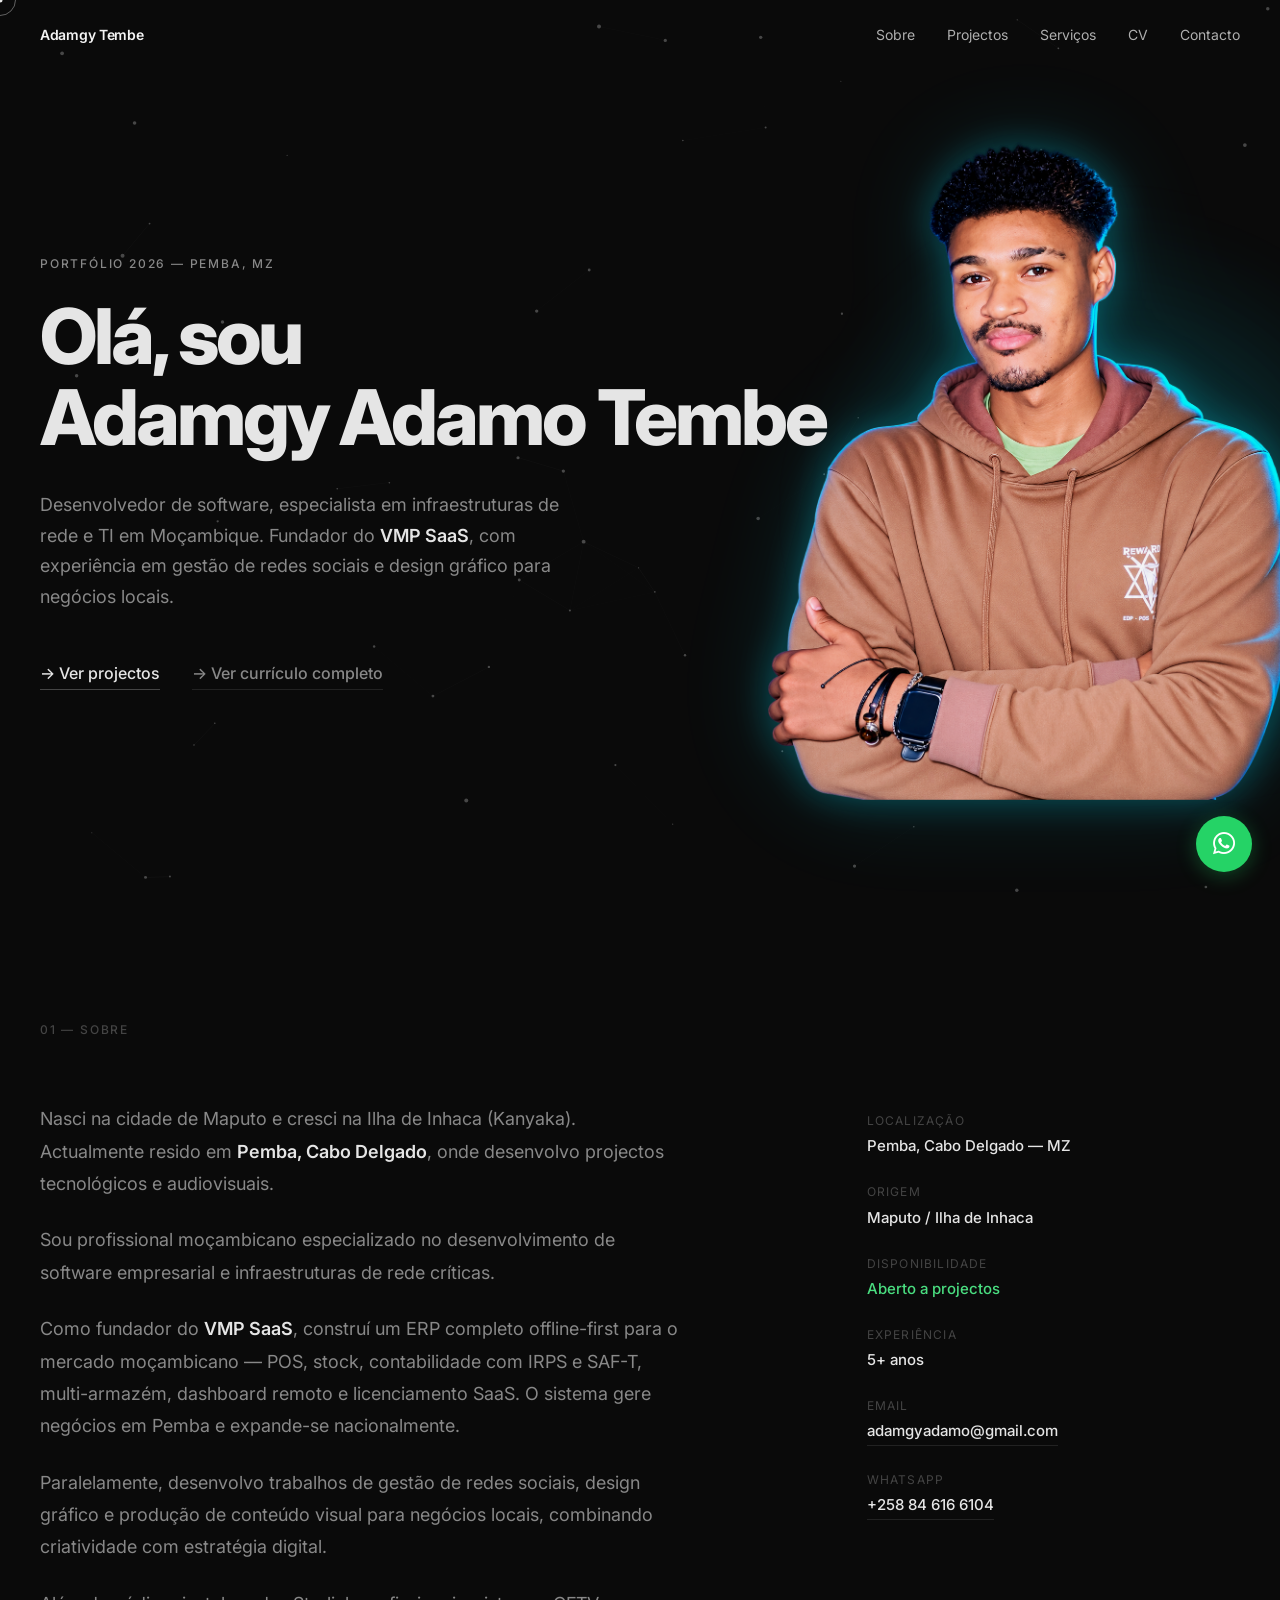
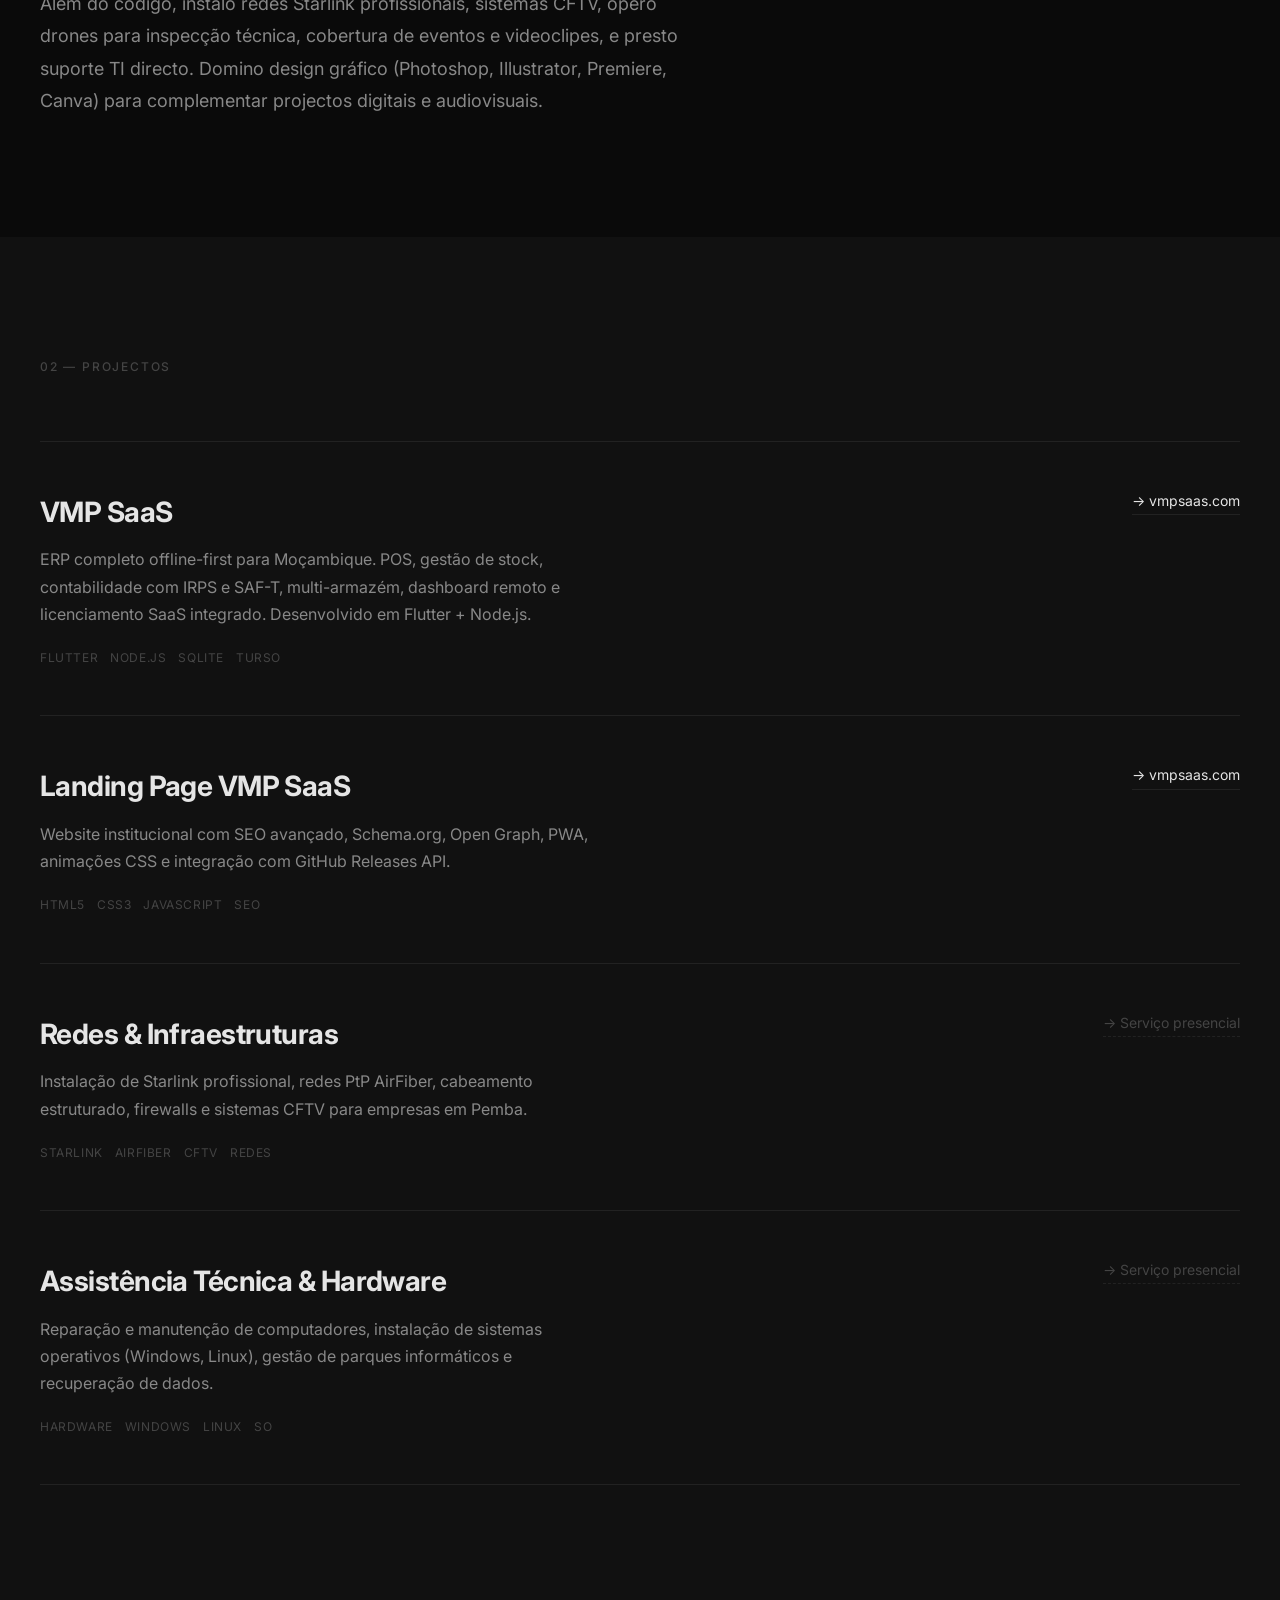
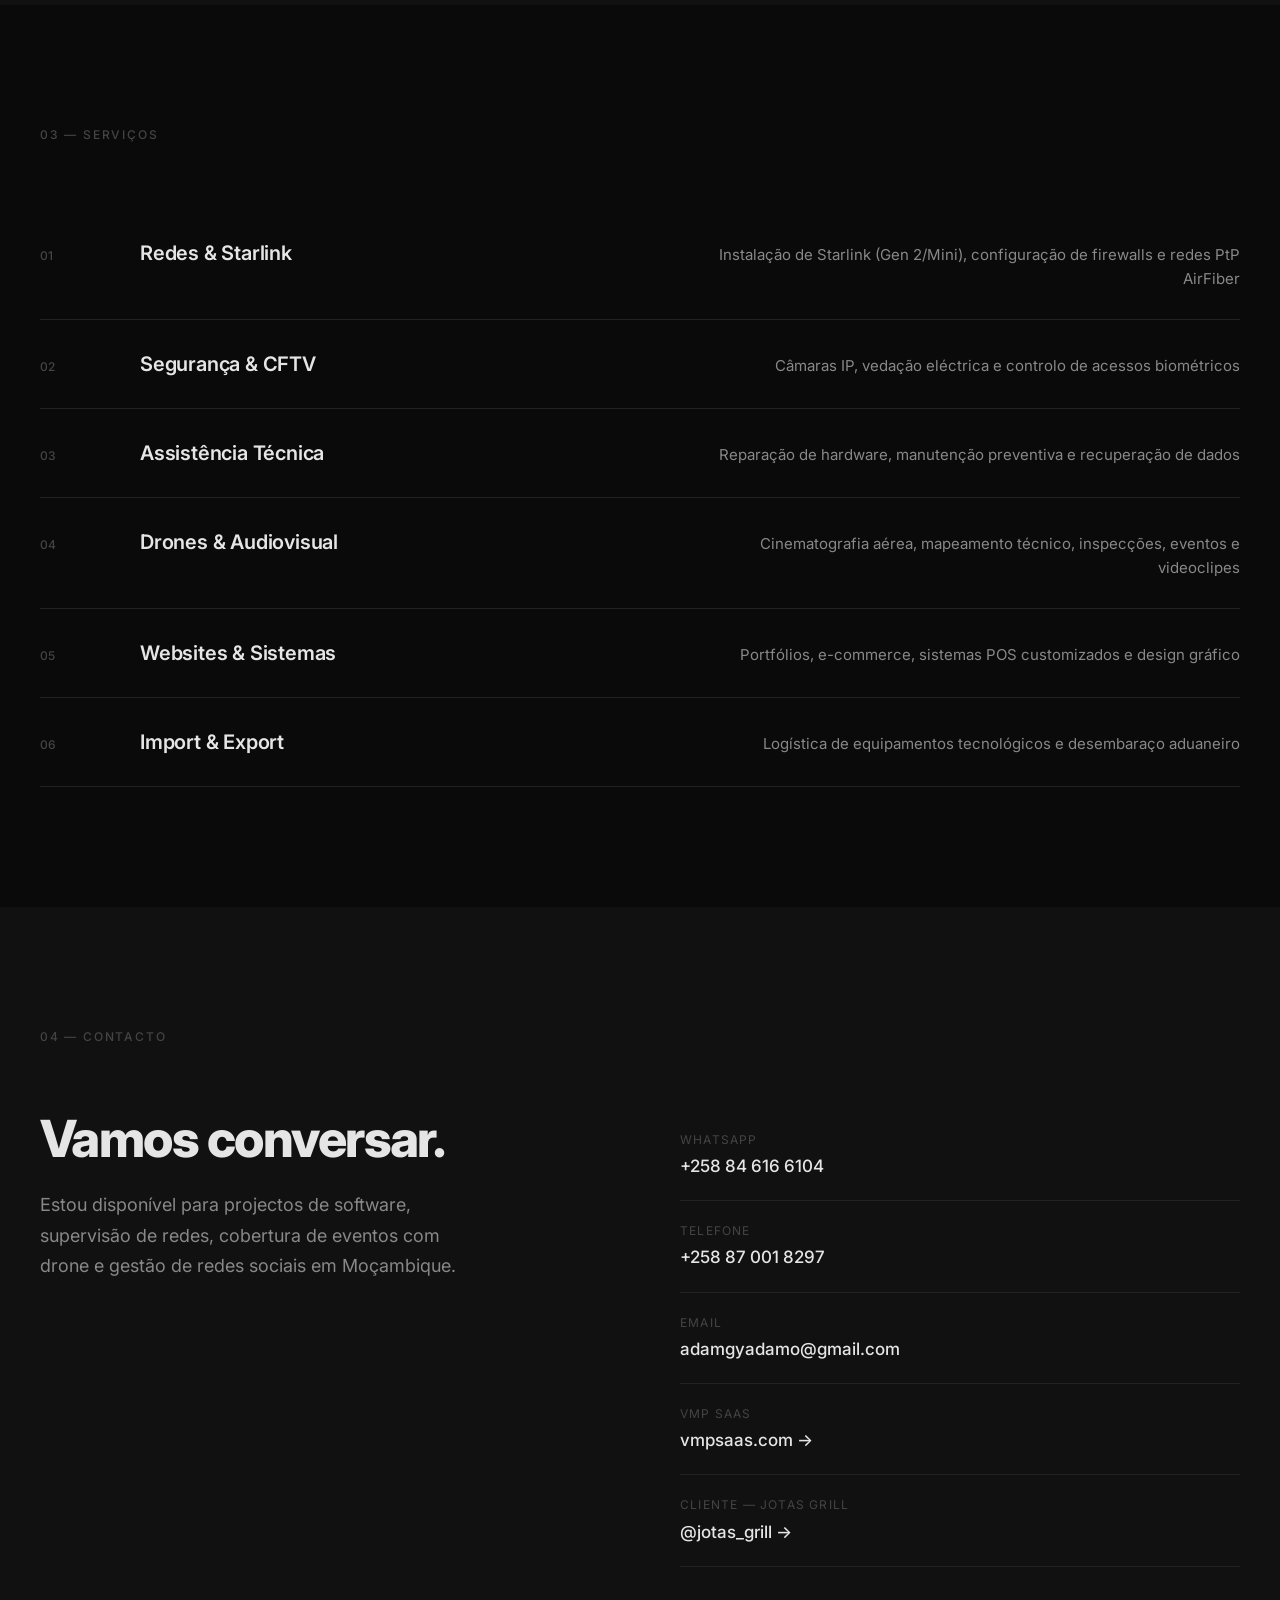
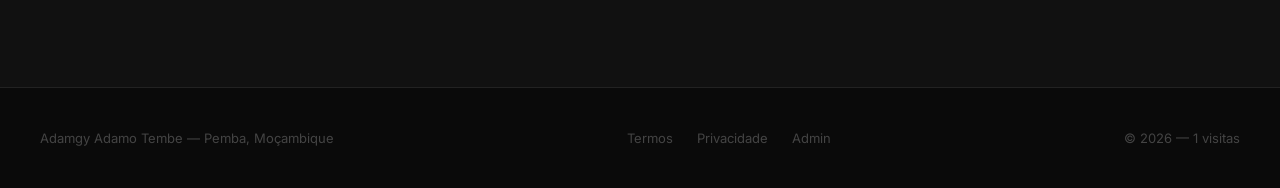
==== commit d3ef515c: "Atualiza portfolio e adiciona retrato do Adamgy" ====
--- a/index.html
+++ b/index.html
@@ -3,7 +3,7 @@
 <head>
     <meta charset="UTF-8">
     <meta name="viewport" content="width=device-width, initial-scale=1.0">
-    <meta name="description" content="Adamgy Adamo Tembe — Desenvolvedor de Software, Infraestruturas de Rede e Consultor TI em Moçambique.">
+    <meta name="description" content="Adamgy Adamo Tembe — Desenvolvedor de Software, Infraestruturas de Rede e TI em Moçambique.">
     <meta name="author" content="Adamgy Adamo Tembe">
     <meta name="theme-color" content="#0a0a0a">
     <meta property="og:title" content="Adamgy Adamo Tembe">
@@ -39,13 +39,16 @@
     </nav>
 
     <header class="hero">
+        <div class="hero-portrait" aria-hidden="true">
+            <img src="assets/images/adamgy.png" alt="">
+        </div>
         <p class="hero-eyebrow">Portfólio 2026 — Pemba, MZ</p>
         <h1 class="hero-title">
             Olá, sou<br>
             <span class="hero-name">Adamgy Adamo Tembe</span>
         </h1>
         <p class="hero-desc">
-            Desenvolvedor de software, especialista em infraestruturas de rede e consultor TI em Moçambique. 
+            Desenvolvedor de software, especialista em infraestruturas de rede e TI em Moçambique. 
             Fundador do <strong>VMP SaaS</strong>, com experiência em gestão de redes sociais e design gráfico para negócios locais.
         </p>
         <div class="hero-actions">
@@ -78,7 +81,7 @@
                     </p>
                     <p>
                         Além do código, instalo redes Starlink profissionais, sistemas CFTV, opero drones para 
-                        inspecção técnica, cobertura de eventos e videoclipes, e presto consultoria TI directa. 
+                        inspecção técnica, cobertura de eventos e videoclipes, e presto suporte TI directo. 
                         Domino design gráfico (Photoshop, Illustrator, Premiere, Canva) para complementar 
                         projectos digitais e audiovisuais.
                     </p>
@@ -243,7 +246,7 @@
                 <div class="contact-lead">
                     <h2 class="contact-title">Vamos conversar.</h2>
                     <p class="contact-desc">
-                        Estou disponível para projectos de software, consultoria de redes, 
+                        Estou disponível para projectos de software, supervisão de redes, 
                         cobertura de eventos com drone e gestão de redes sociais em Moçambique.
                     </p>
                 </div>
--- a/style.css
+++ b/style.css
@@ -686,4 +686,90 @@
         animation: none !important;
         transition: none !important;
     }
-}+}
+
+/* ===== HERO PORTRAIT — ADAMGY ===== */
+.hero {
+    isolation: isolate;
+}
+
+.hero-portrait {
+    position: absolute;
+    z-index: 0;
+    top: 50%;
+    right: clamp(-6rem, -1vw, 0rem);
+    width: min(43vw, 590px);
+    max-height: 760px;
+    transform: translateY(-47%);
+    pointer-events: none;
+    display: flex;
+    justify-content: flex-end;
+    align-items: center;
+    filter: drop-shadow(0 0 18px rgba(0, 229, 255, 0.30))
+            drop-shadow(0 0 55px rgba(0, 229, 255, 0.14));
+    opacity: 0.98;
+}
+
+.hero-portrait::after {
+    content: "";
+    position: absolute;
+    inset: 8% -8% 4% 8%;
+    background: radial-gradient(ellipse at 60% 55%, rgba(0, 229, 255, 0.16) 0%, rgba(0, 229, 255, 0.07) 35%, transparent 70%);
+    filter: blur(24px);
+    z-index: -1;
+}
+
+.hero-portrait img {
+    display: block;
+    width: 100%;
+    height: auto;
+    max-height: 760px;
+    object-fit: contain;
+    object-position: center;
+}
+
+.hero-eyebrow,
+.hero-title,
+.hero-desc,
+.hero-actions {
+    position: relative;
+    z-index: 1;
+}
+
+@media (max-width: 1100px) {
+    .hero-portrait {
+        right: -4rem;
+        width: min(45vw, 520px);
+        opacity: 0.78;
+    }
+}
+
+@media (max-width: 900px) {
+    .hero {
+        isolation: auto;
+    }
+
+    .hero-portrait {
+        position: relative;
+        top: auto;
+        right: auto;
+        width: min(82vw, 430px);
+        max-height: none;
+        margin: 20px auto 0;
+        transform: none;
+        justify-content: center;
+        order: 5;
+        opacity: 0.94;
+    }
+
+    .hero-portrait img {
+        max-height: 560px;
+    }
+}
+
+@media (max-width: 600px) {
+    .hero-portrait {
+        width: min(92vw, 380px);
+        margin-top: 12px;
+    }
+}
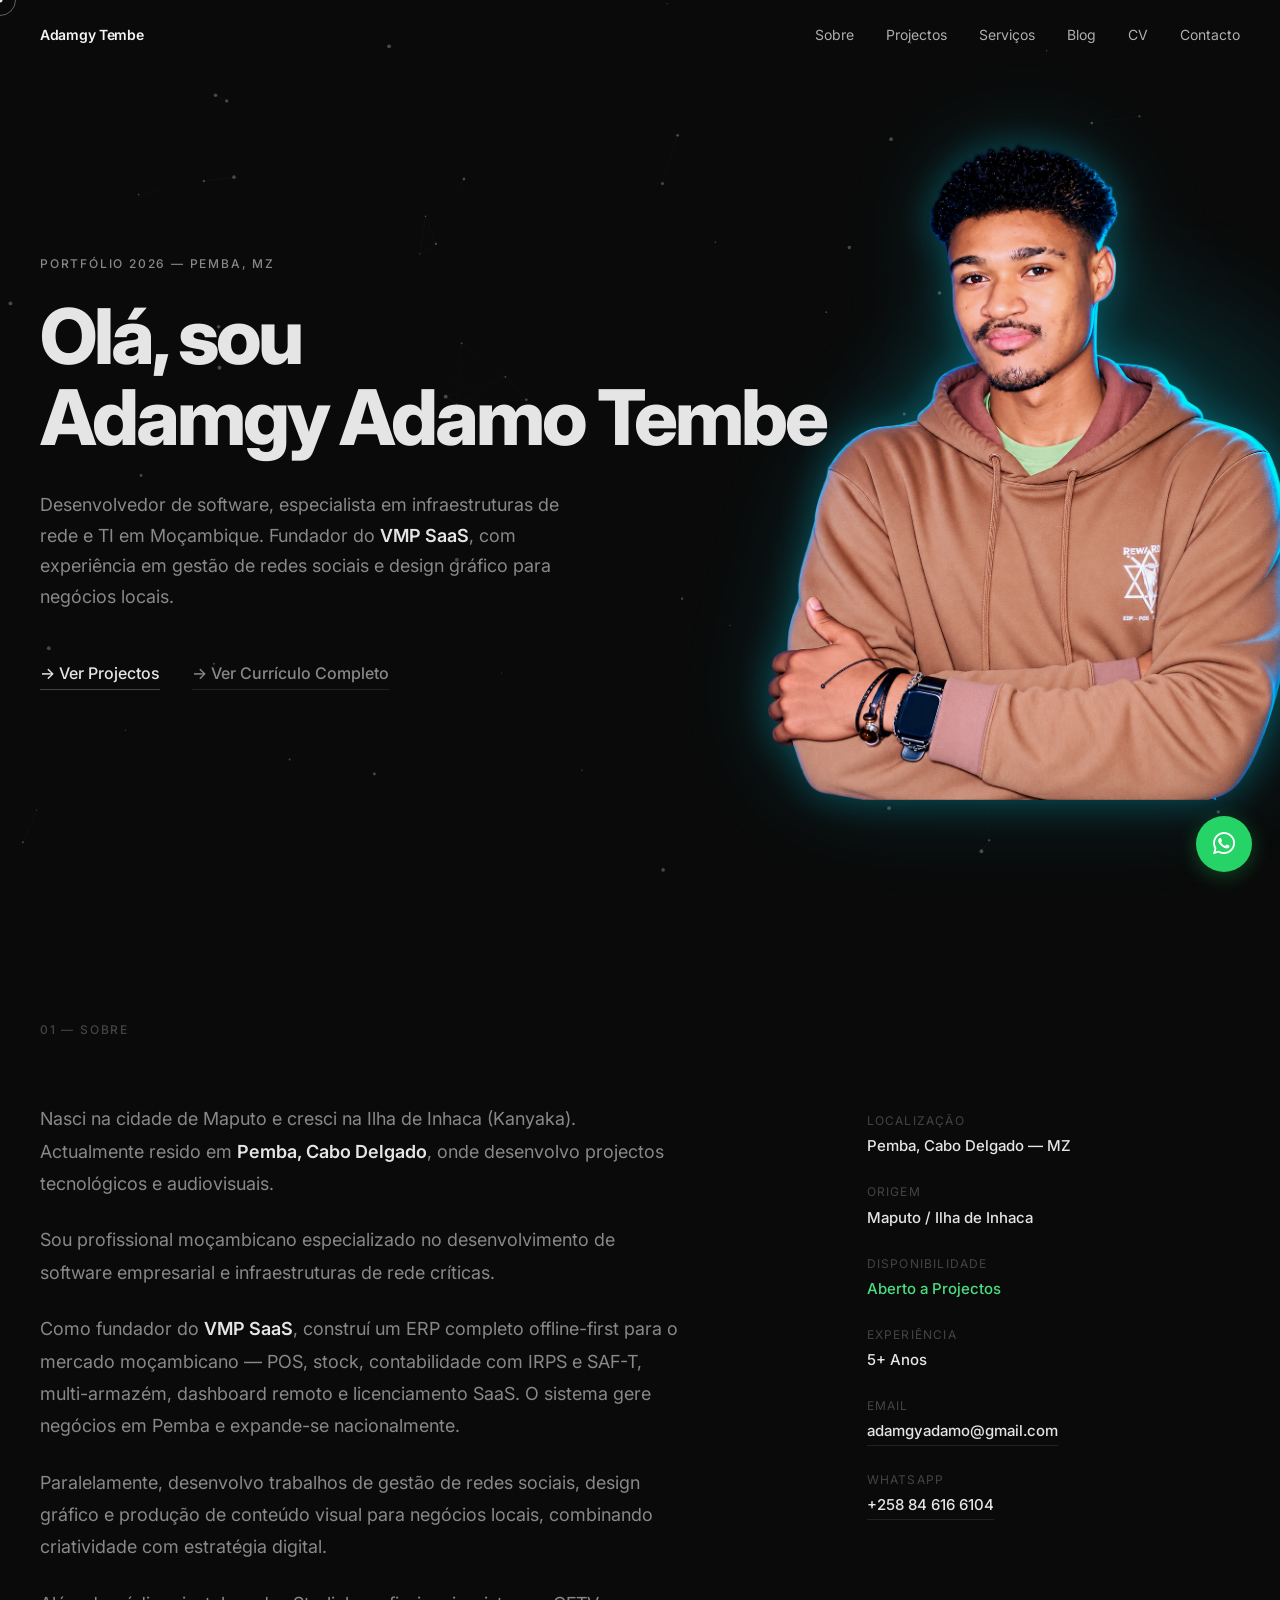
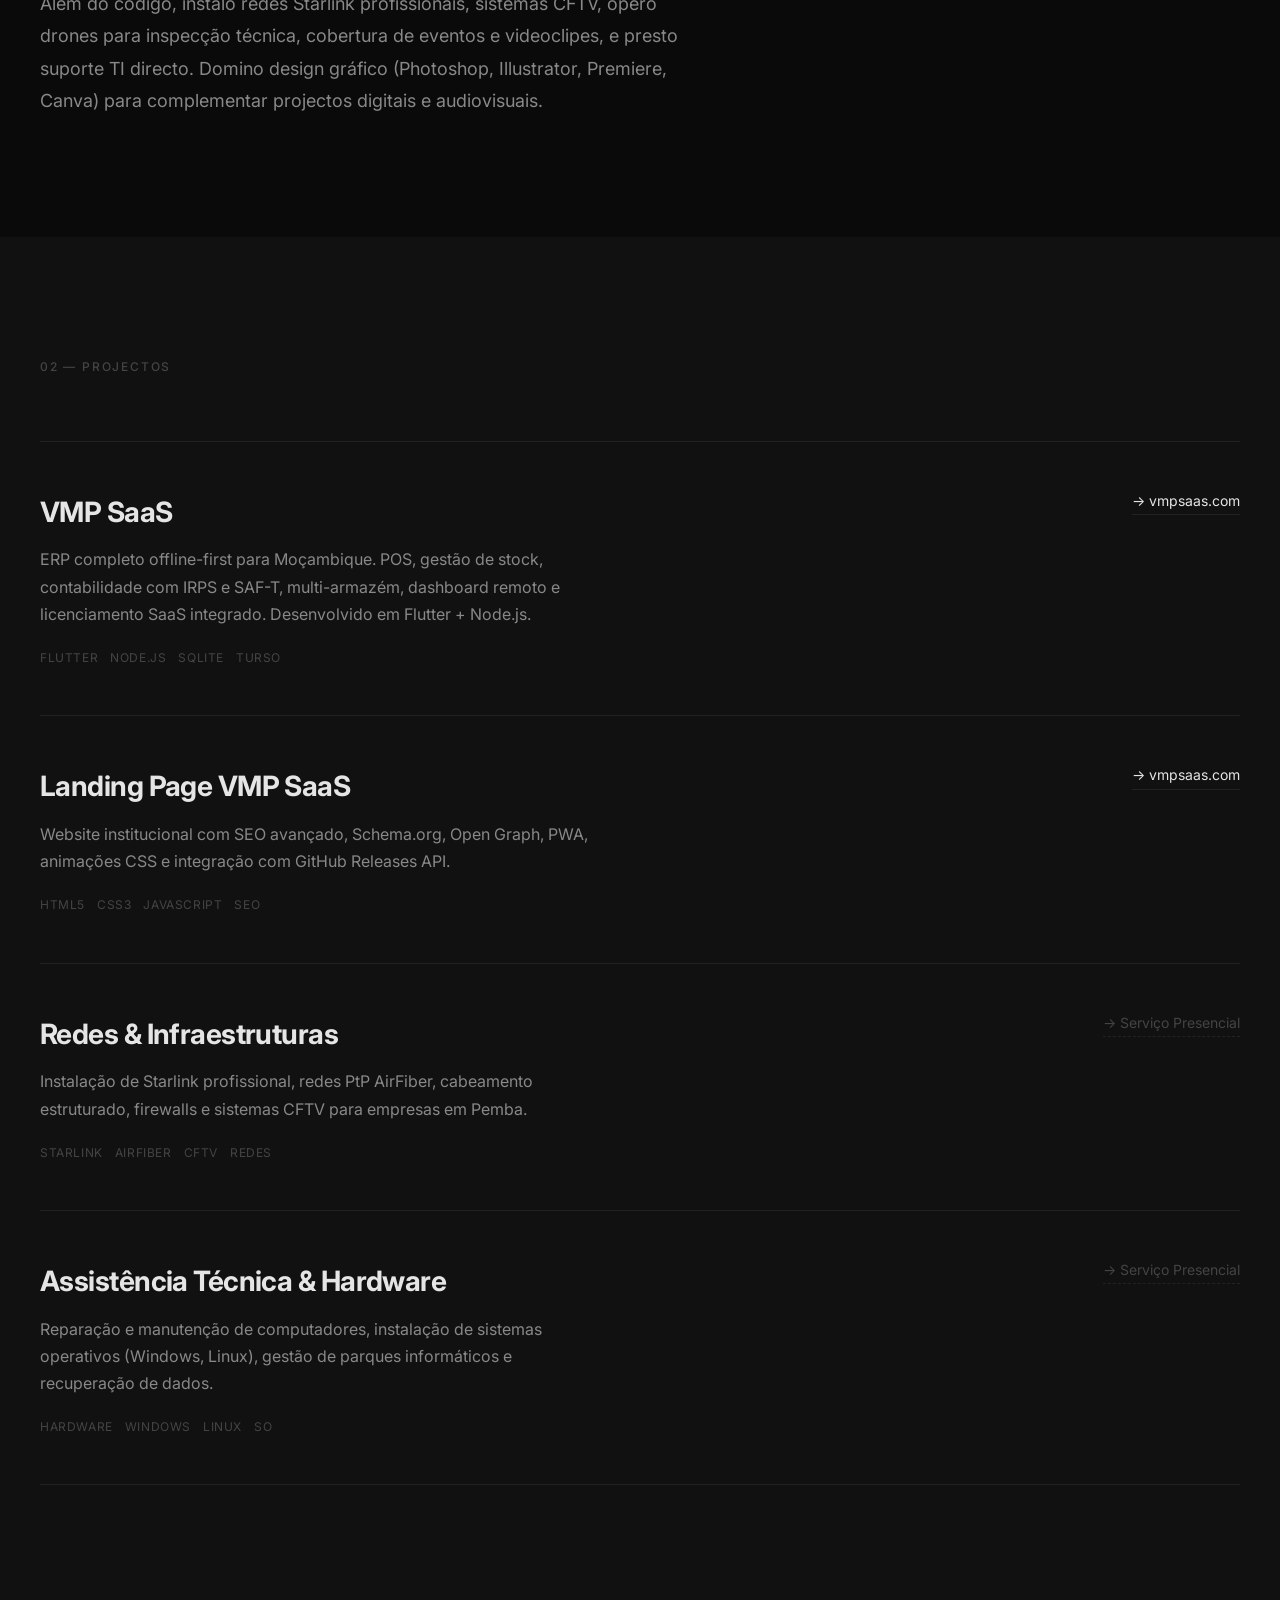
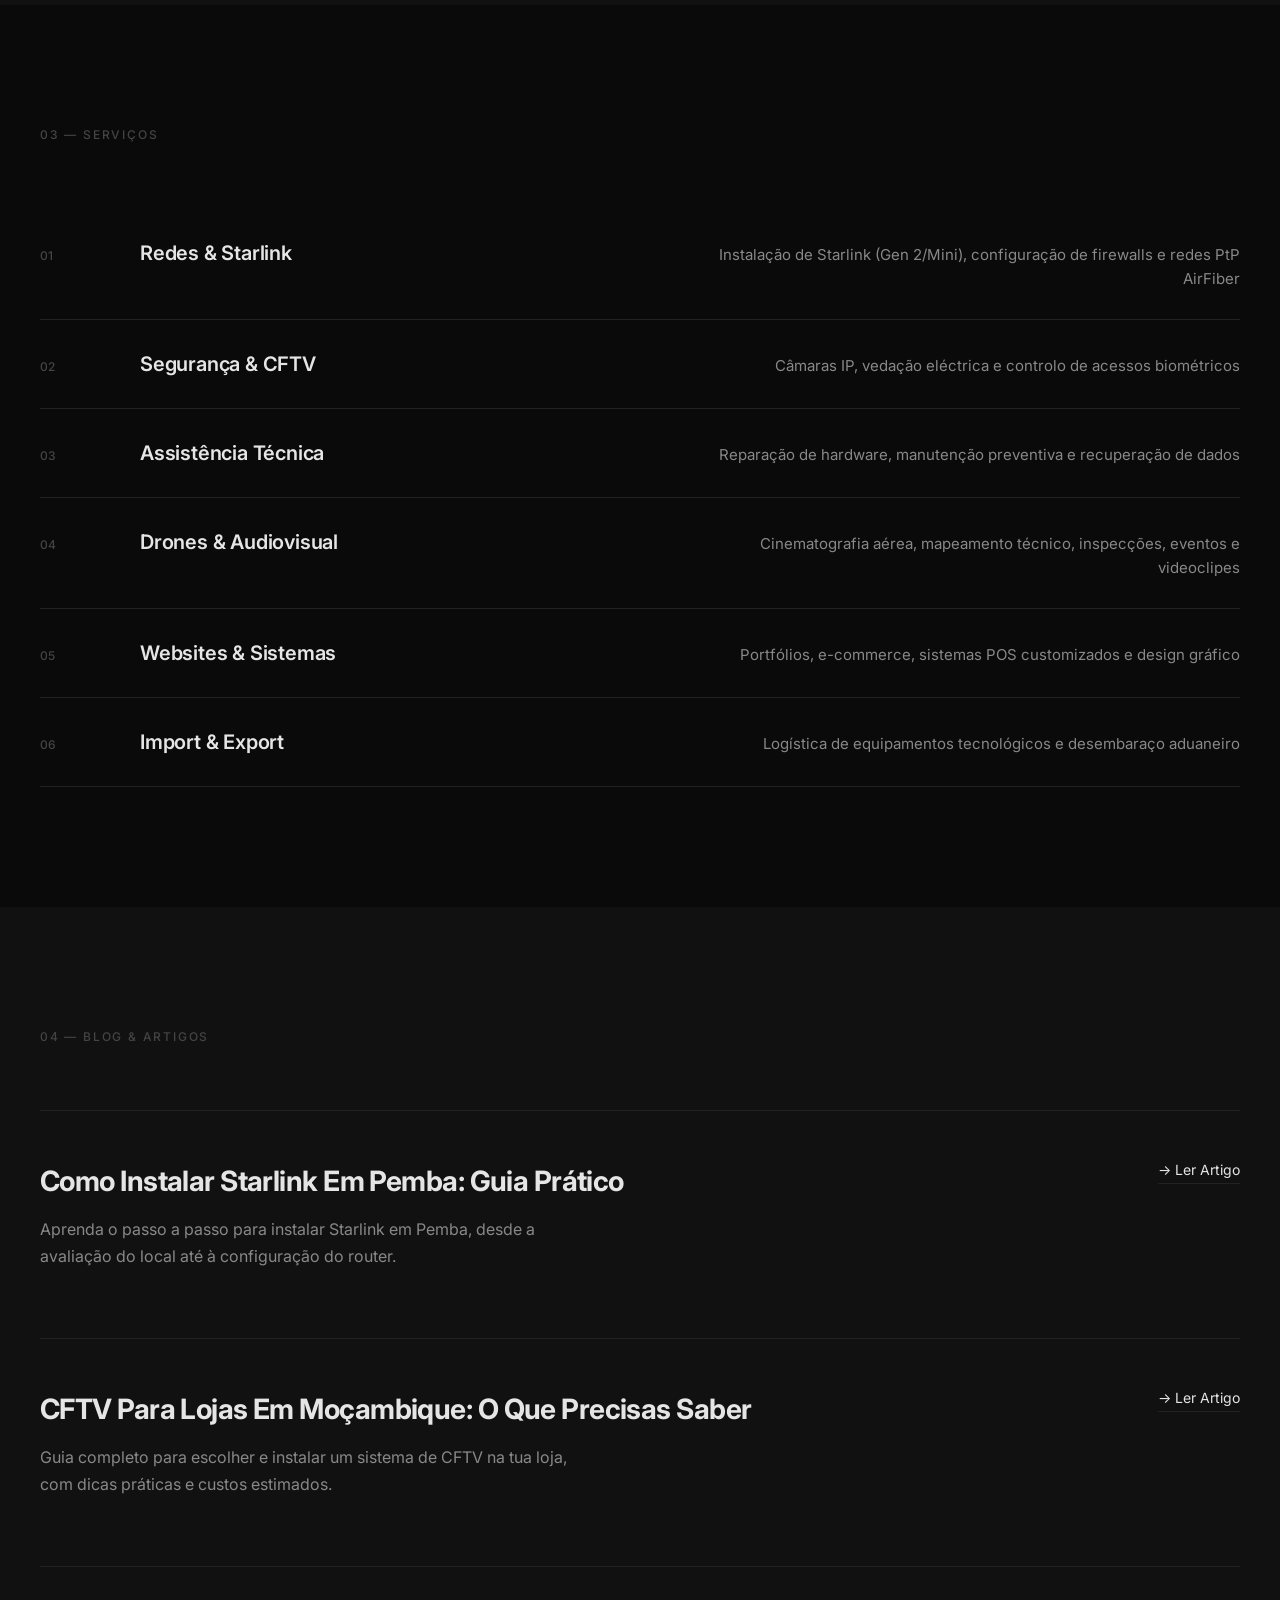
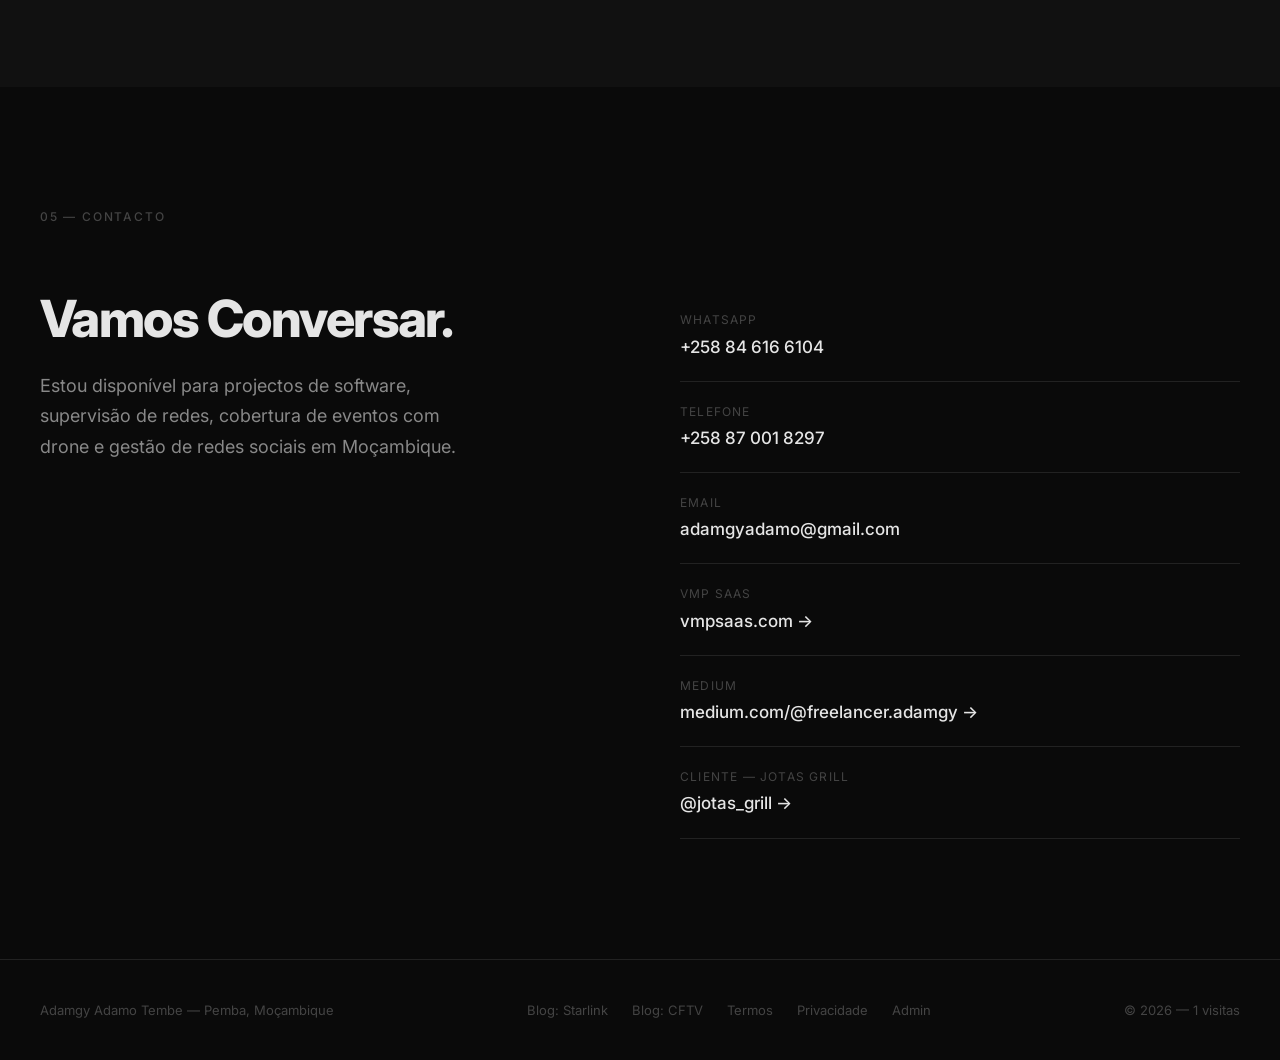
==== commit 0fbf600b: "SEO: remover testemunhos, adicionar links blog e Medium, landing pages, sitemap, robots" ====
--- a/index.html
+++ b/index.html
@@ -3,15 +3,72 @@
 <head>
     <meta charset="UTF-8">
     <meta name="viewport" content="width=device-width, initial-scale=1.0">
-    <meta name="description" content="Adamgy Adamo Tembe — Desenvolvedor de Software, Infraestruturas de Rede e TI em Moçambique.">
+    
+    <!-- SEO Title -->
+    <title>Adamgy Adamo Tembe | Desenvolvedor de Software, Redes Starlink e CFTV em Pemba, MZ</title>
+    
+    <!-- Meta Description (156 caracteres) -->
+    <meta name="description" content="Desenvolvedor de software e especialista em redes Starlink, CFTV e infraestruturas TI em Pemba, Moçambique. Fundador do VMP SaaS. Solicita orçamento hoje.">
+    
     <meta name="author" content="Adamgy Adamo Tembe">
+    <meta name="robots" content="index, follow">
     <meta name="theme-color" content="#0a0a0a">
-    <meta property="og:title" content="Adamgy Adamo Tembe">
-    <meta property="og:description" content="Desenvolvedor de Software & Infraestruturas — Pemba, Moçambique.">
-    <meta property="og:type" content="website">
-    <meta property="og:url" content="https://adamgy.vmpsaas.com">
-    
-    <title>Adamgy Adamo Tembe</title>
+    <link rel="canonical" href="https://adamgy.vmpsaas.com/">
+    
+    <!-- Open Graph Completo -->
+    <meta property="og:title" content="Adamgy Adamo Tembe | Desenvolvedor de Software e Redes em Pemba">
+    <meta property="og:description" content="Desenvolvedor de software, especialista em Starlink, CFTV e infraestruturas TI em Pemba, MZ. Fundador do VMP SaaS.">
+    <meta property="og:type" content="profile">
+    <meta property="og:url" content="https://adamgy.vmpsaas.com/">
+    <meta property="og:image" content="https://adamgy.vmpsaas.com/assets/images/adamgy.png">
+    <meta property="og:image:alt" content="Retrato de Adamgy Adamo Tembe">
+    <meta property="og:locale" content="pt_MZ">
+    <meta property="og:site_name" content="Portfólio de Adamgy Adamo Tembe">
+    
+    <!-- Twitter Card -->
+    <meta name="twitter:card" content="summary_large_image">
+    <meta name="twitter:title" content="Adamgy Adamo Tembe | Desenvolvedor de Software e Redes">
+    <meta name="twitter:description" content="Desenvolvedor de software, especialista em Starlink, CFTV e infraestruturas TI em Pemba, MZ.">
+    <meta name="twitter:image" content="https://adamgy.vmpsaas.com/assets/images/adamgy.png">
+    
+    <!-- Schema.org Person + ContactPoint -->
+    <script type="application/ld+json">
+    {
+        "@context": "https://schema.org",
+        "@type": "Person",
+        "name": "Adamgy Adamo Tembe",
+        "jobTitle": "Desenvolvedor de Software",
+        "description": "Desenvolvedor de software e especialista em redes Starlink, CFTV e infraestruturas TI em Pemba, Moçambique. Fundador do VMP SaaS.",
+        "url": "https://adamgy.vmpsaas.com/",
+        "image": "https://adamgy.vmpsaas.com/assets/images/adamgy.png",
+        "address": {
+            "@type": "PostalAddress",
+            "addressLocality": "Pemba",
+            "addressRegion": "Cabo Delgado",
+            "addressCountry": "MZ"
+        },
+        "worksFor": {
+            "@type": "Organization",
+            "name": "VMP SaaS",
+            "url": "https://vmpsaas.com"
+        },
+        "sameAs": [
+            "https://linkedin.com/in/adamgy-adamo-tembe-901a17229",
+            "https://github.com/adamgy",
+            "https://medium.com/@freelancer.adamgy",
+            "https://instagram.com/adamgy",
+            "https://youtube.com/@adamgy",
+            "https://facebook.com/adamgy"
+        ],
+        "contactPoint": {
+            "@type": "ContactPoint",
+            "telephone": "+258846166104",
+            "email": "adamgyadamo@gmail.com",
+            "contactType": "customer service",
+            "availableLanguage": ["Portuguese", "English"]
+        }
+    }
+    </script>
     
     <link rel="preconnect" href="https://fonts.googleapis.com">
     <link rel="preconnect" href="https://fonts.gstatic.com" crossorigin>
@@ -32,6 +89,7 @@
             <a href="#sobre">Sobre</a>
             <a href="#projectos">Projectos</a>
             <a href="#servicos">Serviços</a>
+            <a href="/blog/">Blog</a>
             <a href="cv.html">CV</a>
             <a href="#contacto">Contacto</a>
         </div>
@@ -52,14 +110,14 @@
             Fundador do <strong>VMP SaaS</strong>, com experiência em gestão de redes sociais e design gráfico para negócios locais.
         </p>
         <div class="hero-actions">
-            <a href="#projectos" class="hero-link">→ Ver projectos</a>
-            <a href="cv.html" class="hero-link secondary">→ Ver currículo completo</a>
+            <a href="#projectos" class="hero-link">→ Ver Projectos</a>
+            <a href="cv.html" class="hero-link secondary">→ Ver Currículo Completo</a>
         </div>
     </header>
 
     <section id="sobre" class="section">
         <div class="section-inner">
-            <p class="section-label">01 — Sobre</p>
+            <h2 class="section-label">01 — Sobre</h2>
             <div class="section-grid">
                 <div class="section-text">
                     <p>
@@ -97,11 +155,11 @@
                     </div>
                     <div class="meta-item">
                         <span class="meta-label">Disponibilidade</span>
-                        <span class="meta-value status-open">Aberto a projectos</span>
+                        <span class="meta-value status-open">Aberto a Projectos</span>
                     </div>
                     <div class="meta-item">
                         <span class="meta-label">Experiência</span>
-                        <span class="meta-value">5+ anos</span>
+                        <span class="meta-value">5+ Anos</span>
                     </div>
                     <div class="meta-item">
                         <span class="meta-label">Email</span>
@@ -118,7 +176,7 @@
 
     <section id="projectos" class="section section-dim">
         <div class="section-inner">
-            <p class="section-label">02 — Projectos</p>
+            <h2 class="section-label">02 — Projectos</h2>
             
             <div class="project-list">
                 <article class="project-item">
@@ -175,7 +233,7 @@
                         </div>
                     </div>
                     <div class="project-side">
-                        <span class="project-link disabled">→ Serviço presencial</span>
+                        <span class="project-link disabled">→ Serviço Presencial</span>
                     </div>
                 </article>
 
@@ -194,7 +252,7 @@
                         </div>
                     </div>
                     <div class="project-side">
-                        <span class="project-link disabled">→ Serviço presencial</span>
+                        <span class="project-link disabled">→ Serviço Presencial</span>
                     </div>
                 </article>
             </div>
@@ -203,48 +261,79 @@
 
     <section id="servicos" class="section">
         <div class="section-inner">
-            <p class="section-label">03 — Serviços</p>
+            <h2 class="section-label">03 — Serviços</h2>
             <div class="service-list">
                 <div class="service-row">
                     <span class="service-num">01</span>
-                    <h4 class="service-name">Redes & Starlink</h4>
+                    <h3 class="service-name">Redes & Starlink</h3>
                     <p class="service-detail">Instalação de Starlink (Gen 2/Mini), configuração de firewalls e redes PtP AirFiber</p>
                 </div>
                 <div class="service-row">
                     <span class="service-num">02</span>
-                    <h4 class="service-name">Segurança & CFTV</h4>
+                    <h3 class="service-name">Segurança & CFTV</h3>
                     <p class="service-detail">Câmaras IP, vedação eléctrica e controlo de acessos biométricos</p>
                 </div>
                 <div class="service-row">
                     <span class="service-num">03</span>
-                    <h4 class="service-name">Assistência Técnica</h4>
+                    <h3 class="service-name">Assistência Técnica</h3>
                     <p class="service-detail">Reparação de hardware, manutenção preventiva e recuperação de dados</p>
                 </div>
                 <div class="service-row">
                     <span class="service-num">04</span>
-                    <h4 class="service-name">Drones & Audiovisual</h4>
+                    <h3 class="service-name">Drones & Audiovisual</h3>
                     <p class="service-detail">Cinematografia aérea, mapeamento técnico, inspecções, eventos e videoclipes</p>
                 </div>
                 <div class="service-row">
                     <span class="service-num">05</span>
-                    <h4 class="service-name">Websites & Sistemas</h4>
+                    <h3 class="service-name">Websites & Sistemas</h3>
                     <p class="service-detail">Portfólios, e-commerce, sistemas POS customizados e design gráfico</p>
                 </div>
                 <div class="service-row">
                     <span class="service-num">06</span>
-                    <h4 class="service-name">Import & Export</h4>
+                    <h3 class="service-name">Import & Export</h3>
                     <p class="service-detail">Logística de equipamentos tecnológicos e desembaraço aduaneiro</p>
                 </div>
             </div>
         </div>
     </section>
 
-    <section id="contacto" class="section section-dim">
-        <div class="section-inner">
-            <p class="section-label">04 — Contacto</p>
+    <!-- LINKS PARA O BLOG -->
+    <section id="blog" class="section section-dim">
+        <div class="section-inner">
+            <h2 class="section-label">04 — Blog & Artigos</h2>
+            <div class="project-list">
+                <article class="project-item">
+                    <div class="project-main">
+                        <h3 class="project-title">Como Instalar Starlink Em Pemba: Guia Prático</h3>
+                        <p class="project-desc">
+                            Aprenda o passo a passo para instalar Starlink em Pemba, desde a avaliação do local até à configuração do router.
+                        </p>
+                    </div>
+                    <div class="project-side">
+                        <a href="/blog/como-instalar-starlink-pemba.html" class="project-link">→ Ler Artigo</a>
+                    </div>
+                </article>
+                <article class="project-item">
+                    <div class="project-main">
+                        <h3 class="project-title">CFTV Para Lojas Em Moçambique: O Que Precisas Saber</h3>
+                        <p class="project-desc">
+                            Guia completo para escolher e instalar um sistema de CFTV na tua loja, com dicas práticas e custos estimados.
+                        </p>
+                    </div>
+                    <div class="project-side">
+                        <a href="/blog/cftv-lojas-mocambique.html" class="project-link">→ Ler Artigo</a>
+                    </div>
+                </article>
+            </div>
+        </div>
+    </section>
+
+    <section id="contacto" class="section">
+        <div class="section-inner">
+            <h2 class="section-label">05 — Contacto</h2>
             <div class="contact-layout">
                 <div class="contact-lead">
-                    <h2 class="contact-title">Vamos conversar.</h2>
+                    <h3 class="contact-title">Vamos Conversar.</h3>
                     <p class="contact-desc">
                         Estou disponível para projectos de software, supervisão de redes, 
                         cobertura de eventos com drone e gestão de redes sociais em Moçambique.
@@ -267,6 +356,10 @@
                         <span class="channel-label">VMP SaaS</span>
                         <span class="channel-value">vmpsaas.com →</span>
                     </a>
+                    <a href="https://medium.com/@freelancer.adamgy" target="_blank" class="channel">
+                        <span class="channel-label">Medium</span>
+                        <span class="channel-value">medium.com/@freelancer.adamgy →</span>
+                    </a>
                     <a href="https://www.instagram.com/jotas_grill/" target="_blank" class="channel">
                         <span class="channel-label">Cliente — Jotas Grill</span>
                         <span class="channel-value">@jotas_grill →</span>
@@ -280,6 +373,8 @@
         <div class="footer-inner">
             <p>Adamgy Adamo Tembe — Pemba, Moçambique</p>
             <div class="footer-links">
+                <a href="/blog/como-instalar-starlink-pemba.html">Blog: Starlink</a>
+                <a href="/blog/cftv-lojas-mocambique.html">Blog: CFTV</a>
                 <a href="termos.html">Termos</a>
                 <a href="privacidade.html">Privacidade</a>
                 <a href="login.html">Admin</a>
--- a/style.css
+++ b/style.css
@@ -773,3 +773,71 @@
         margin-top: 12px;
     }
 }
+
+/* ===== TESTIMONIALS ===== */
+.testimonial-grid {
+    display: grid;
+    grid-template-columns: repeat(auto-fit, minmax(280px, 1fr));
+    gap: 24px;
+    margin-top: 48px;
+}
+
+.testimonial-card {
+    background: var(--bg);
+    border: 1px solid var(--border);
+    border-radius: 12px;
+    padding: 32px;
+    transition: all 0.3s var(--ease);
+}
+
+.testimonial-card:hover {
+    border-color: var(--text-dim);
+    transform: translateY(-4px);
+}
+
+.testimonial-stars {
+    color: #f59e0b;
+    font-size: 1rem;
+    margin-bottom: 16px;
+    letter-spacing: 2px;
+}
+
+.testimonial-content {
+    font-size: 0.9375rem;
+    color: var(--text-muted);
+    line-height: 1.7;
+    margin-bottom: 24px;
+    font-style: italic;
+}
+
+.testimonial-author {
+    display: flex;
+    flex-direction: column;
+    gap: 2px;
+}
+
+.testimonial-name {
+    font-size: 0.9375rem;
+    font-weight: 600;
+    color: var(--text);
+}
+
+.testimonial-role {
+    font-size: 0.8125rem;
+    color: var(--text-dim);
+}
+
+/* ===== LANDING PAGE SPECIFIC ===== */
+.legal-box {
+    background: var(--bg-elevated);
+    border: 1px solid var(--border);
+    border-radius: 12px;
+    padding: 32px;
+    border-left: 2px solid var(--text);
+}
+
+@media (max-width: 768px) {
+    .testimonial-grid {
+        grid-template-columns: 1fr;
+    }
+}
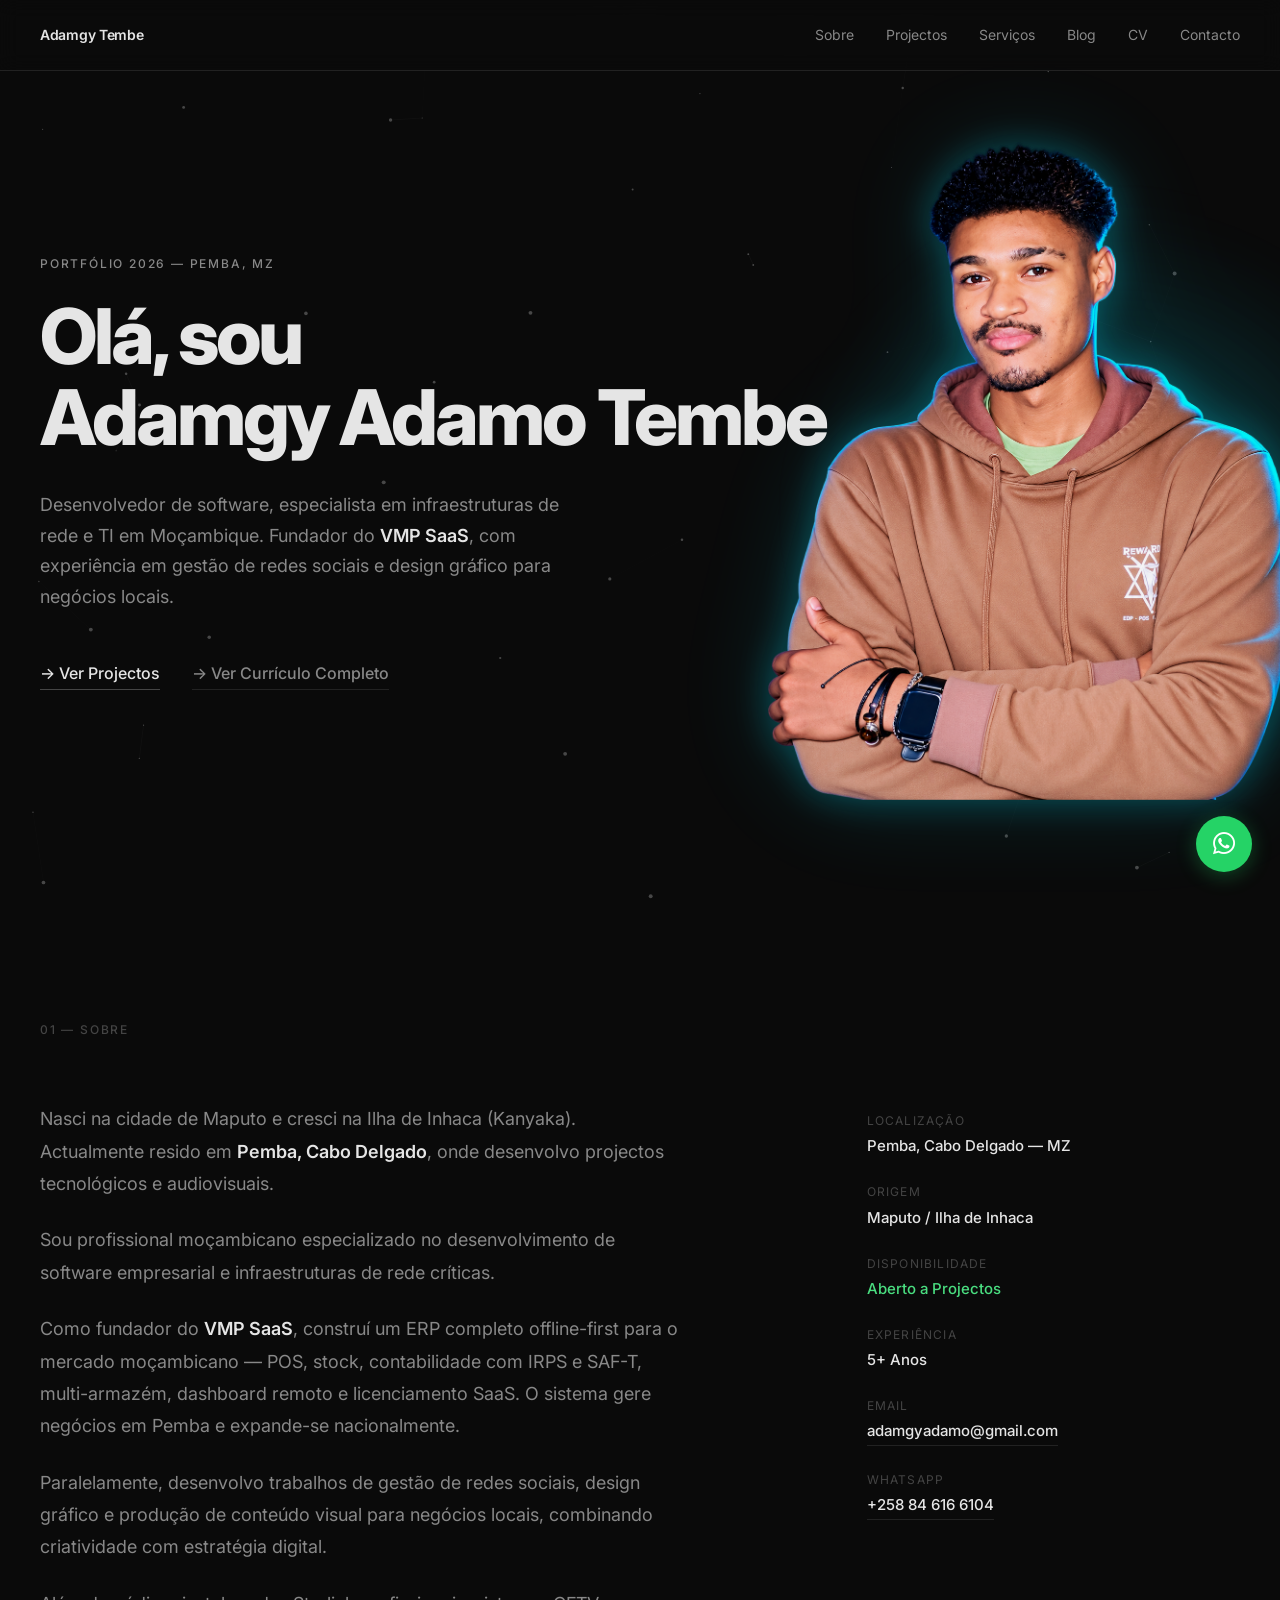
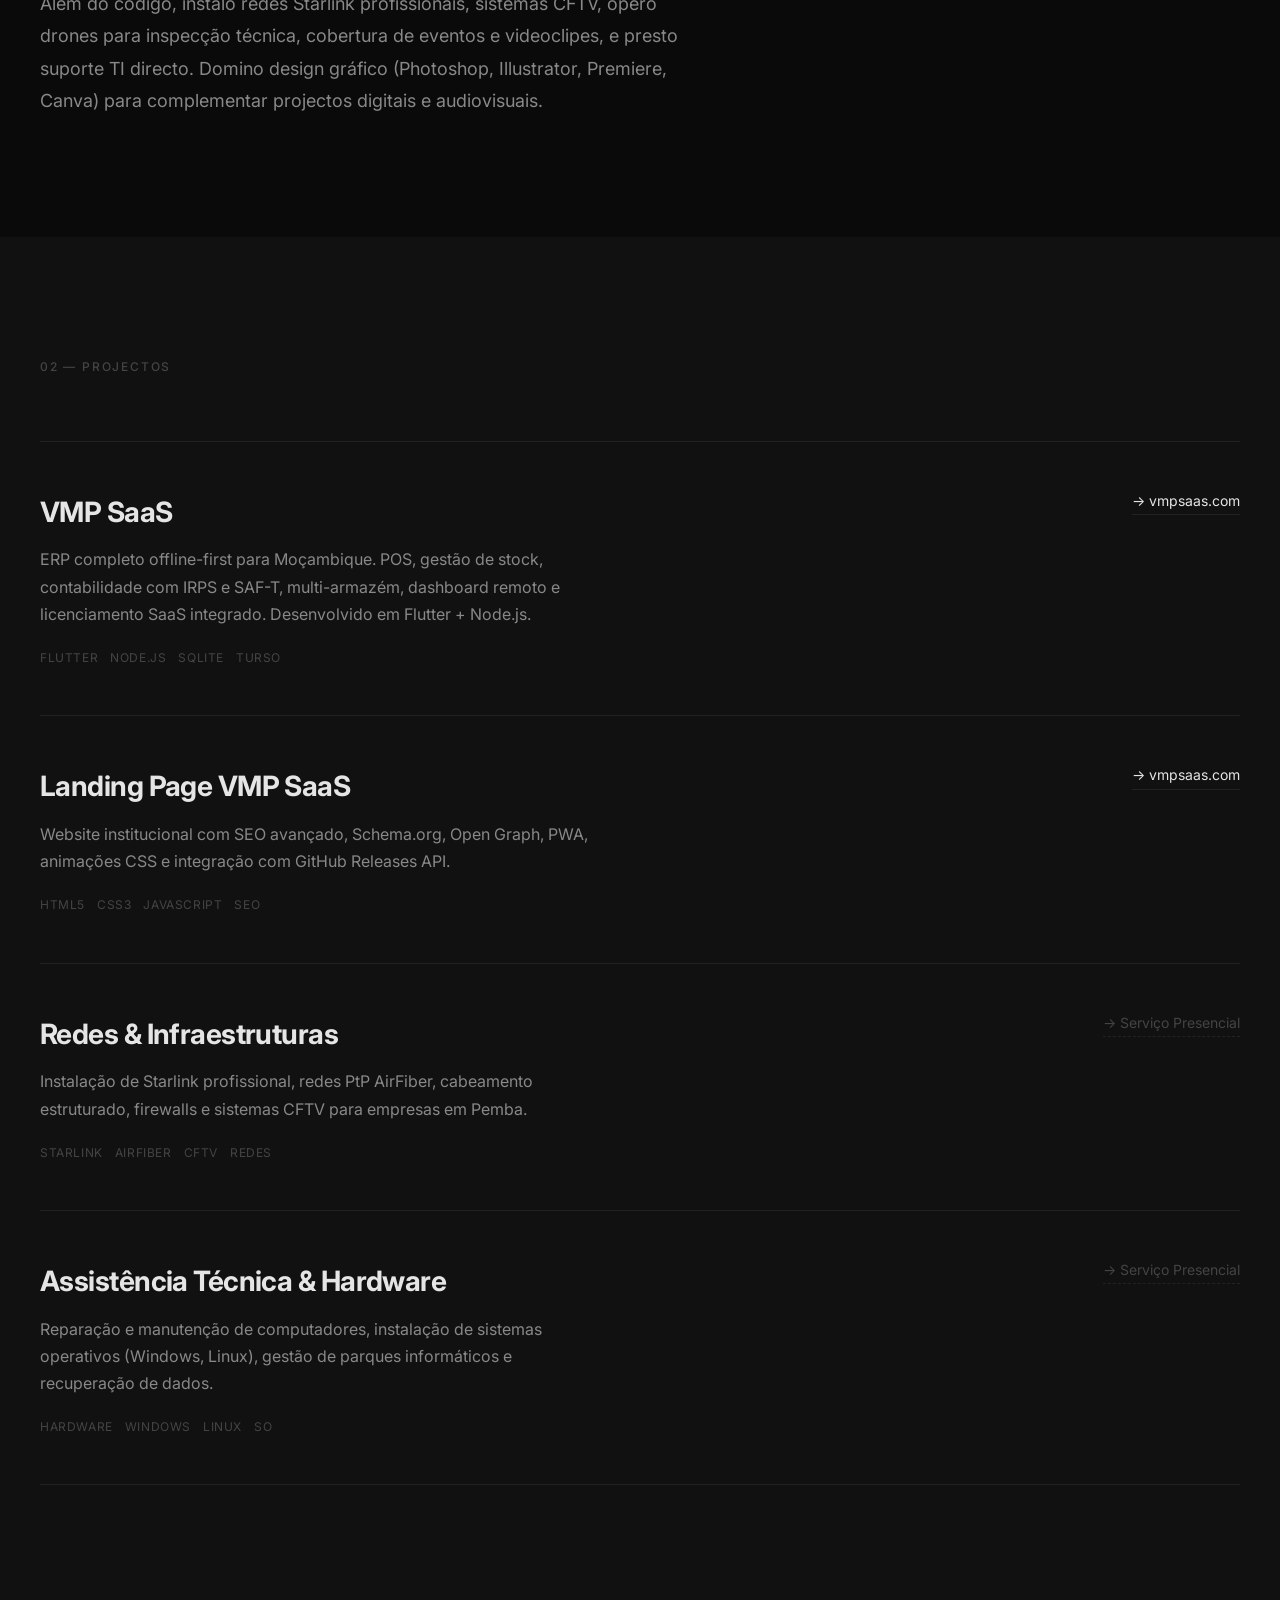
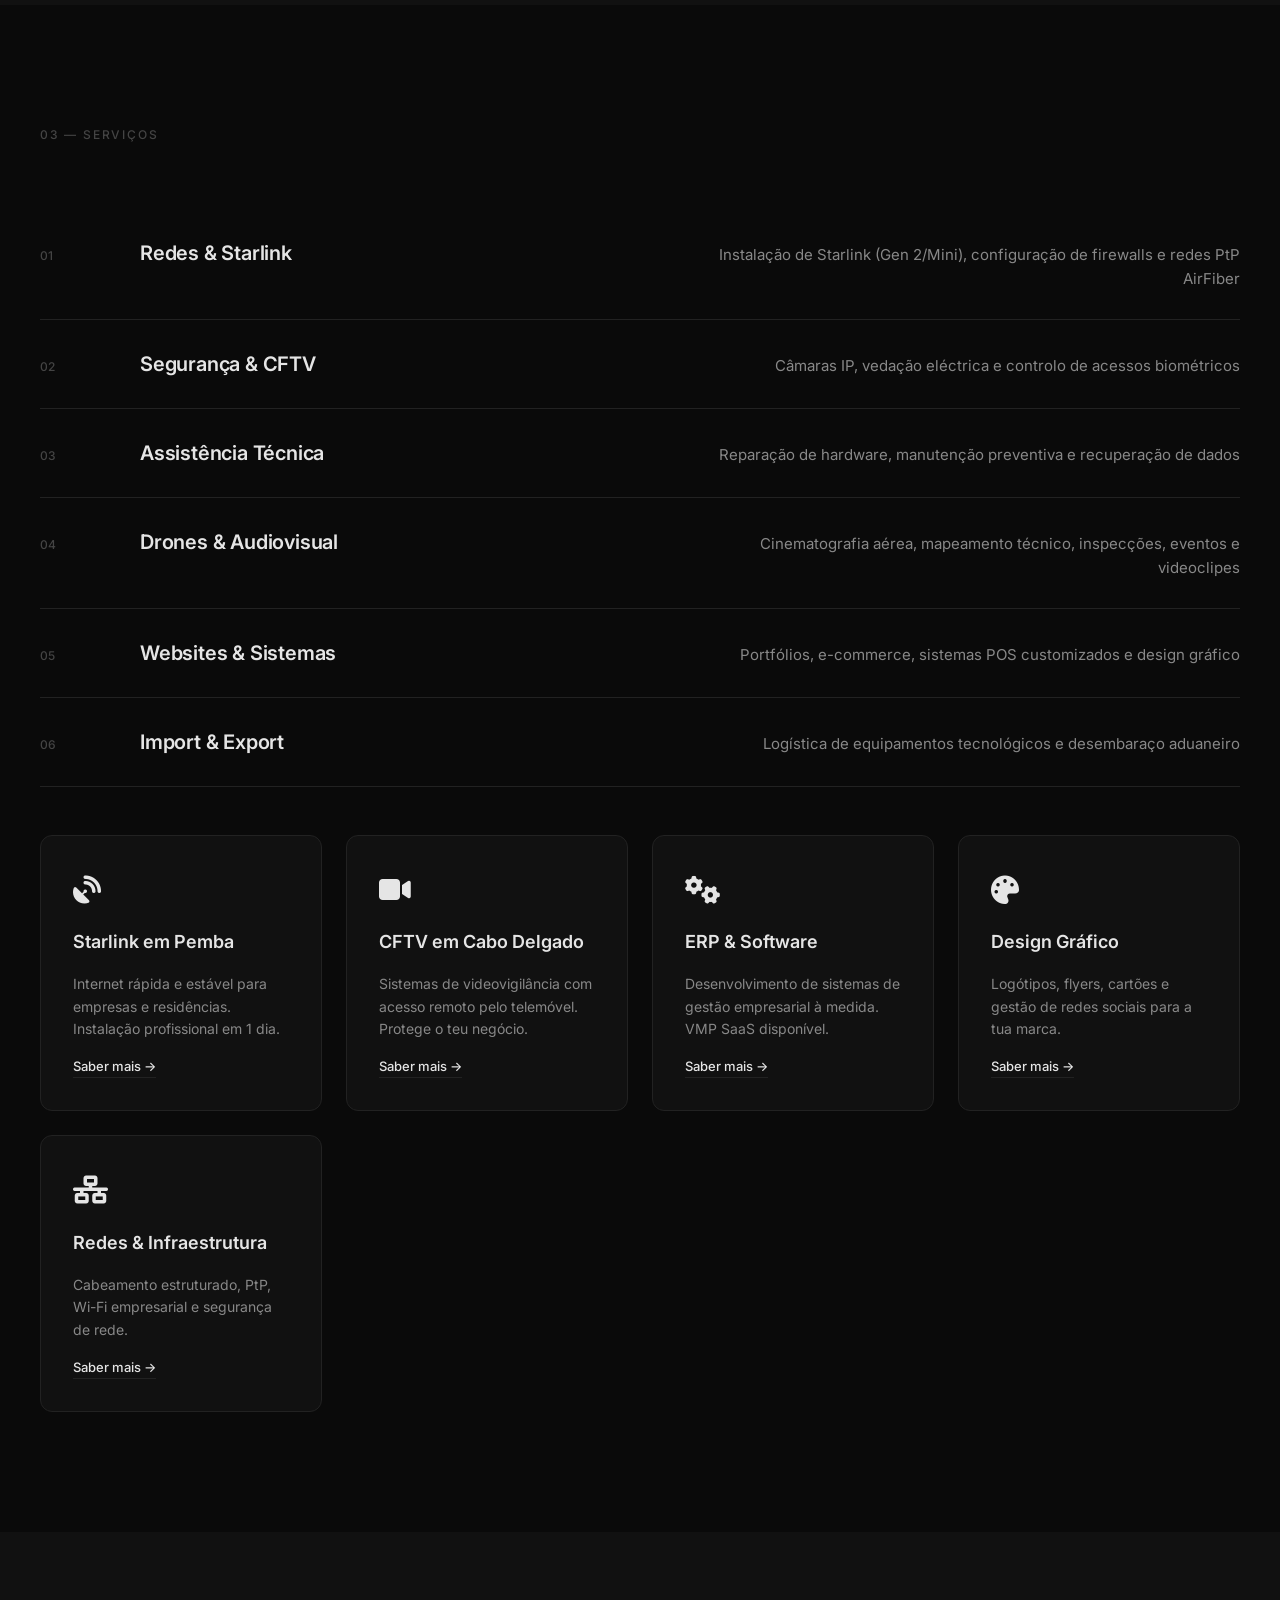
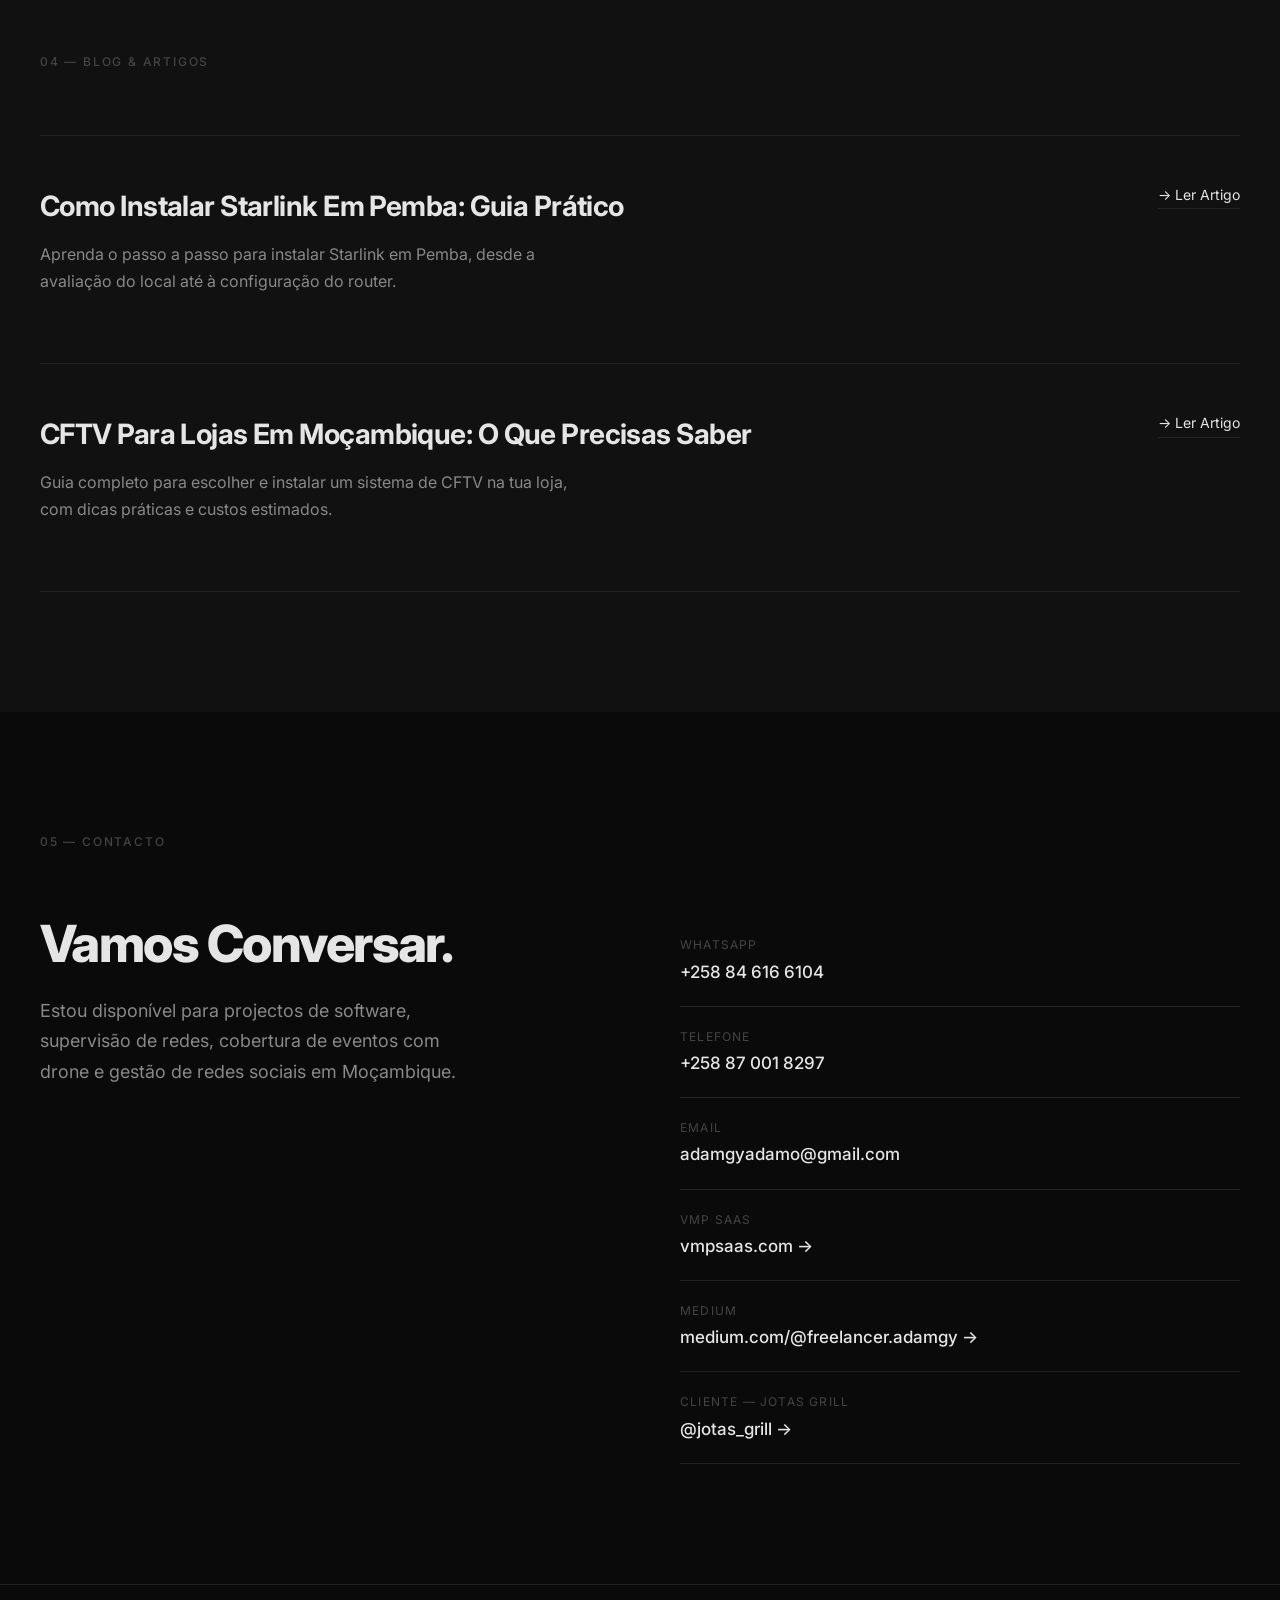
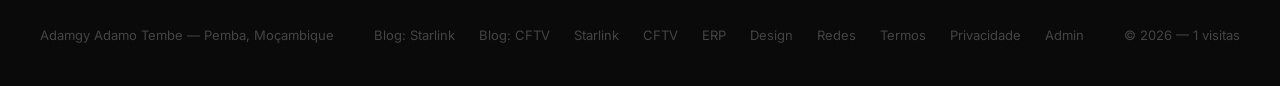
==== commit 60ba3ce2: "Melhorias: blog com estilo, links para landing pages, cursor corrigido" ====
--- a/index.html
+++ b/index.html
@@ -7,7 +7,7 @@
     <!-- SEO Title -->
     <title>Adamgy Adamo Tembe | Desenvolvedor de Software, Redes Starlink e CFTV em Pemba, MZ</title>
     
-    <!-- Meta Description (156 caracteres) -->
+    <!-- Meta Description -->
     <meta name="description" content="Desenvolvedor de software e especialista em redes Starlink, CFTV e infraestruturas TI em Pemba, Moçambique. Fundador do VMP SaaS. Solicita orçamento hoje.">
     
     <meta name="author" content="Adamgy Adamo Tembe">
@@ -294,6 +294,40 @@
                     <p class="service-detail">Logística de equipamentos tecnológicos e desembaraço aduaneiro</p>
                 </div>
             </div>
+
+            <!-- Links para as páginas de destino (landing pages) -->
+            <div class="service-cards">
+                <a href="/starlink-pemba.html" class="service-card">
+                    <span class="service-card-icon"><i class="fa-solid fa-satellite-dish"></i></span>
+                    <span class="service-card-title">Starlink em Pemba</span>
+                    <span class="service-card-desc">Internet rápida e estável para empresas e residências. Instalação profissional em 1 dia.</span>
+                    <span class="service-card-link">Saber mais →</span>
+                </a>
+                <a href="/cftv-cabo-delgado.html" class="service-card">
+                    <span class="service-card-icon"><i class="fa-solid fa-video"></i></span>
+                    <span class="service-card-title">CFTV em Cabo Delgado</span>
+                    <span class="service-card-desc">Sistemas de videovigilância com acesso remoto pelo telemóvel. Protege o teu negócio.</span>
+                    <span class="service-card-link">Saber mais →</span>
+                </a>
+                <a href="/desenvolvimento-erp-mocambique.html" class="service-card">
+                    <span class="service-card-icon"><i class="fa-solid fa-gears"></i></span>
+                    <span class="service-card-title">ERP & Software</span>
+                    <span class="service-card-desc">Desenvolvimento de sistemas de gestão empresarial à medida. VMP SaaS disponível.</span>
+                    <span class="service-card-link">Saber mais →</span>
+                </a>
+                <a href="/design-grafico-mocambique.html" class="service-card">
+                    <span class="service-card-icon"><i class="fa-solid fa-palette"></i></span>
+                    <span class="service-card-title">Design Gráfico</span>
+                    <span class="service-card-desc">Logótipos, flyers, cartões e gestão de redes sociais para a tua marca.</span>
+                    <span class="service-card-link">Saber mais →</span>
+                </a>
+                <a href="/redes-infraestrutura-pemba.html" class="service-card">
+                    <span class="service-card-icon"><i class="fa-solid fa-network-wired"></i></span>
+                    <span class="service-card-title">Redes & Infraestrutura</span>
+                    <span class="service-card-desc">Cabeamento estruturado, PtP, Wi-Fi empresarial e segurança de rede.</span>
+                    <span class="service-card-link">Saber mais →</span>
+                </a>
+            </div>
         </div>
     </section>
 
@@ -375,6 +409,11 @@
             <div class="footer-links">
                 <a href="/blog/como-instalar-starlink-pemba.html">Blog: Starlink</a>
                 <a href="/blog/cftv-lojas-mocambique.html">Blog: CFTV</a>
+                <a href="/starlink-pemba.html">Starlink</a>
+                <a href="/cftv-cabo-delgado.html">CFTV</a>
+                <a href="/desenvolvimento-erp-mocambique.html">ERP</a>
+                <a href="/design-grafico-mocambique.html">Design</a>
+                <a href="/redes-infraestrutura-pemba.html">Redes</a>
                 <a href="termos.html">Termos</a>
                 <a href="privacidade.html">Privacidade</a>
                 <a href="login.html">Admin</a>
--- a/style.css
+++ b/style.css
@@ -29,7 +29,13 @@
     line-height: 1.6;
     -webkit-font-smoothing: antialiased;
     overflow-x: hidden;
-    cursor: none;
+}
+
+/* Cursor nativo desativado apenas em desktop com ponteiro fino */
+@media (pointer: fine) {
+    body {
+        cursor: none;
+    }
 }
 
 ::selection {
@@ -45,59 +51,61 @@
     pointer-events: none;
 }
 
-/* ===== CUSTOM CURSOR ===== */
-.cursor-dot {
-    width: 5px;
-    height: 5px;
-    background: var(--text);
-    border-radius: 50%;
+/* ===== CUSTOM CURSOR (melhorado) ===== */
+.cursor-dot,
+.cursor-outline {
     position: fixed;
     top: 0;
     left: 0;
+    pointer-events: none;
     z-index: 99999;
-    pointer-events: none;
+    opacity: 0;
     transform: translate(-50%, -50%);
-    transition: width 0.2s, height 0.2s, background 0.2s;
+    transition: opacity 0.2s;
+}
+
+.cursor-dot {
+    width: 6px;
+    height: 6px;
+    background: var(--accent);
+    border-radius: 50%;
+    box-shadow: 0 0 10px rgba(229, 229, 229, 0.5);
 }
 
 .cursor-outline {
-    width: 32px;
-    height: 32px;
-    border: 1px solid rgba(229, 229, 229, 0.4);
+    width: 36px;
+    height: 36px;
+    border: 1.5px solid rgba(229, 229, 229, 0.5);
     border-radius: 50%;
-    position: fixed;
-    top: 0;
-    left: 0;
-    z-index: 99998;
-    pointer-events: none;
-    transform: translate(-50%, -50%);
-    transition: width 0.3s, height 0.3s, border-color 0.3s, background 0.3s;
-}
-
-body:hover .cursor-dot,
-body:hover .cursor-outline {
+    transition: width 0.25s, height 0.25s, border-color 0.25s, background 0.25s;
+    backdrop-filter: blur(2px);
+}
+
+/* Quando o mouse se move, o cursor aparece */
+body.cursor-visible .cursor-dot,
+body.cursor-visible .cursor-outline {
     opacity: 1;
 }
 
-/* Cursor hover states */
-.cursor-hover .cursor-dot {
-    width: 8px;
-    height: 8px;
+/* Hover em elementos interativos */
+body.cursor-hover .cursor-dot {
+    width: 10px;
+    height: 10px;
     background: var(--success);
 }
 
-.cursor-hover .cursor-outline {
-    width: 48px;
-    height: 48px;
-    border-color: rgba(74, 222, 128, 0.4);
-    background: rgba(74, 222, 128, 0.05);
-}
-
-/* Click ripple */
+body.cursor-hover .cursor-outline {
+    width: 50px;
+    height: 50px;
+    border-color: rgba(74, 222, 128, 0.6);
+    background: rgba(74, 222, 128, 0.08);
+}
+
+/* Ripple ao clicar */
 .ripple {
     position: fixed;
     border-radius: 50%;
-    background: rgba(255, 255, 255, 0.15);
+    background: rgba(255, 255, 255, 0.2);
     pointer-events: none;
     z-index: 99997;
     animation: rippleAnim 0.6s ease-out forwards;
@@ -109,12 +117,6 @@
         transform: translate(-50%, -50%) scale(4);
         opacity: 0;
     }
-}
-
-/* Hide custom cursor on touch devices */
-@media (pointer: coarse) {
-    body { cursor: auto; }
-    .cursor-dot, .cursor-outline { display: none !important; }
 }
 
 /* ===== NAVIGATION ===== */
@@ -128,13 +130,15 @@
     align-items: center;
     justify-content: space-between;
     padding: 24px 40px;
-    mix-blend-mode: difference;
+    background: rgba(10, 10, 10, 0.8);
+    backdrop-filter: blur(10px);
+    border-bottom: 1px solid var(--border);
 }
 
 .nav-logo {
     font-size: 0.875rem;
     font-weight: 600;
-    color: #fff;
+    color: var(--text);
     text-decoration: none;
     letter-spacing: -0.02em;
 }
@@ -147,7 +151,7 @@
 .nav-links a {
     font-size: 0.875rem;
     font-weight: 400;
-    color: rgba(255, 255, 255, 0.7);
+    color: var(--text-muted);
     text-decoration: none;
     transition: color 0.3s var(--ease);
     position: relative;
@@ -160,12 +164,12 @@
     left: 0;
     width: 0;
     height: 1px;
-    background: #fff;
+    background: var(--text);
     transition: width 0.3s var(--ease);
 }
 
 .nav-links a:hover {
-    color: #fff;
+    color: var(--text);
 }
 
 .nav-links a:hover::after {
@@ -176,7 +180,7 @@
     display: none;
     background: none;
     border: none;
-    color: #fff;
+    color: var(--text);
     font-size: 1.5rem;
     cursor: pointer;
 }
@@ -489,6 +493,146 @@
     text-align: right;
 }
 
+/* ===== SERVICE CARDS (links para landing pages) ===== */
+.service-cards {
+    display: grid;
+    grid-template-columns: repeat(auto-fit, minmax(280px, 1fr));
+    gap: 24px;
+    margin-top: 48px;
+}
+
+.service-card {
+    background: var(--bg-elevated);
+    border: 1px solid var(--border);
+    border-radius: 12px;
+    padding: 32px;
+    text-decoration: none;
+    color: var(--text);
+    transition: all 0.3s var(--ease);
+    display: flex;
+    flex-direction: column;
+    gap: 16px;
+}
+
+.service-card:hover {
+    border-color: var(--text-dim);
+    transform: translateY(-4px);
+    background: #161616;
+}
+
+.service-card-icon {
+    font-size: 1.75rem;
+    color: var(--text);
+}
+
+.service-card-title {
+    font-size: 1.125rem;
+    font-weight: 600;
+}
+
+.service-card-desc {
+    font-size: 0.875rem;
+    color: var(--text-muted);
+    line-height: 1.6;
+    flex-grow: 1;
+}
+
+.service-card-link {
+    font-size: 0.8125rem;
+    color: var(--text);
+    font-weight: 500;
+    border-bottom: 1px solid var(--border);
+    align-self: flex-start;
+    transition: border-color 0.3s;
+}
+
+.service-card:hover .service-card-link {
+    border-color: var(--text);
+}
+
+/* ===== BLOG (artigos) ===== */
+.blog-page {
+    max-width: 720px;
+    margin: 0 auto;
+    padding: 140px 40px 80px;
+}
+
+.blog-page h1 {
+    font-size: clamp(1.75rem, 3vw, 2.5rem);
+    font-weight: 800;
+    letter-spacing: -0.03em;
+    line-height: 1.2;
+    margin-bottom: 12px;
+}
+
+.blog-page .blog-meta {
+    color: var(--text-dim);
+    font-size: 0.875rem;
+    margin-bottom: 48px;
+    display: flex;
+    gap: 12px;
+    align-items: center;
+}
+
+.blog-page h2 {
+    font-size: 1.375rem;
+    font-weight: 700;
+    margin: 48px 0 16px;
+    color: var(--text);
+    line-height: 1.3;
+}
+
+.blog-page p {
+    font-size: 1rem;
+    color: var(--text-muted);
+    line-height: 1.8;
+    margin-bottom: 20px;
+}
+
+.blog-page strong {
+    color: var(--text);
+}
+
+.blog-page a {
+    color: var(--text);
+    border-bottom: 1px solid var(--border);
+    text-decoration: none;
+    transition: border-color 0.3s;
+}
+
+.blog-page a:hover {
+    border-color: var(--text);
+}
+
+.blog-page blockquote {
+    border-left: 2px solid var(--text);
+    padding: 16px 24px;
+    margin: 32px 0;
+    background: var(--bg-elevated);
+    border-radius: 0 8px 8px 0;
+    font-style: italic;
+    color: var(--text-muted);
+}
+
+.blog-page code {
+    background: var(--bg-elevated);
+    padding: 2px 6px;
+    border-radius: 4px;
+    font-size: 0.875rem;
+    color: var(--text);
+}
+
+.blog-page ul, .blog-page ol {
+    margin: 20px 0;
+    padding-left: 24px;
+}
+
+.blog-page li {
+    margin-bottom: 10px;
+    line-height: 1.7;
+    color: var(--text-muted);
+}
+
 /* ===== CONTACT ===== */
 .contact-layout {
     display: grid;
@@ -598,6 +742,7 @@
 .footer-links {
     display: flex;
     gap: 24px;
+    flex-wrap: wrap;
 }
 
 .footer-links a {
@@ -618,7 +763,8 @@
         top: 64px;
         left: 0;
         right: 0;
-        background: var(--bg);
+        background: rgba(10, 10, 10, 0.95);
+        backdrop-filter: blur(10px);
         flex-direction: column;
         padding: 24px 40px;
         gap: 20px;
@@ -772,72 +918,4 @@
         width: min(92vw, 380px);
         margin-top: 12px;
     }
-}
-
-/* ===== TESTIMONIALS ===== */
-.testimonial-grid {
-    display: grid;
-    grid-template-columns: repeat(auto-fit, minmax(280px, 1fr));
-    gap: 24px;
-    margin-top: 48px;
-}
-
-.testimonial-card {
-    background: var(--bg);
-    border: 1px solid var(--border);
-    border-radius: 12px;
-    padding: 32px;
-    transition: all 0.3s var(--ease);
-}
-
-.testimonial-card:hover {
-    border-color: var(--text-dim);
-    transform: translateY(-4px);
-}
-
-.testimonial-stars {
-    color: #f59e0b;
-    font-size: 1rem;
-    margin-bottom: 16px;
-    letter-spacing: 2px;
-}
-
-.testimonial-content {
-    font-size: 0.9375rem;
-    color: var(--text-muted);
-    line-height: 1.7;
-    margin-bottom: 24px;
-    font-style: italic;
-}
-
-.testimonial-author {
-    display: flex;
-    flex-direction: column;
-    gap: 2px;
-}
-
-.testimonial-name {
-    font-size: 0.9375rem;
-    font-weight: 600;
-    color: var(--text);
-}
-
-.testimonial-role {
-    font-size: 0.8125rem;
-    color: var(--text-dim);
-}
-
-/* ===== LANDING PAGE SPECIFIC ===== */
-.legal-box {
-    background: var(--bg-elevated);
-    border: 1px solid var(--border);
-    border-radius: 12px;
-    padding: 32px;
-    border-left: 2px solid var(--text);
-}
-
-@media (max-width: 768px) {
-    .testimonial-grid {
-        grid-template-columns: 1fr;
-    }
 }
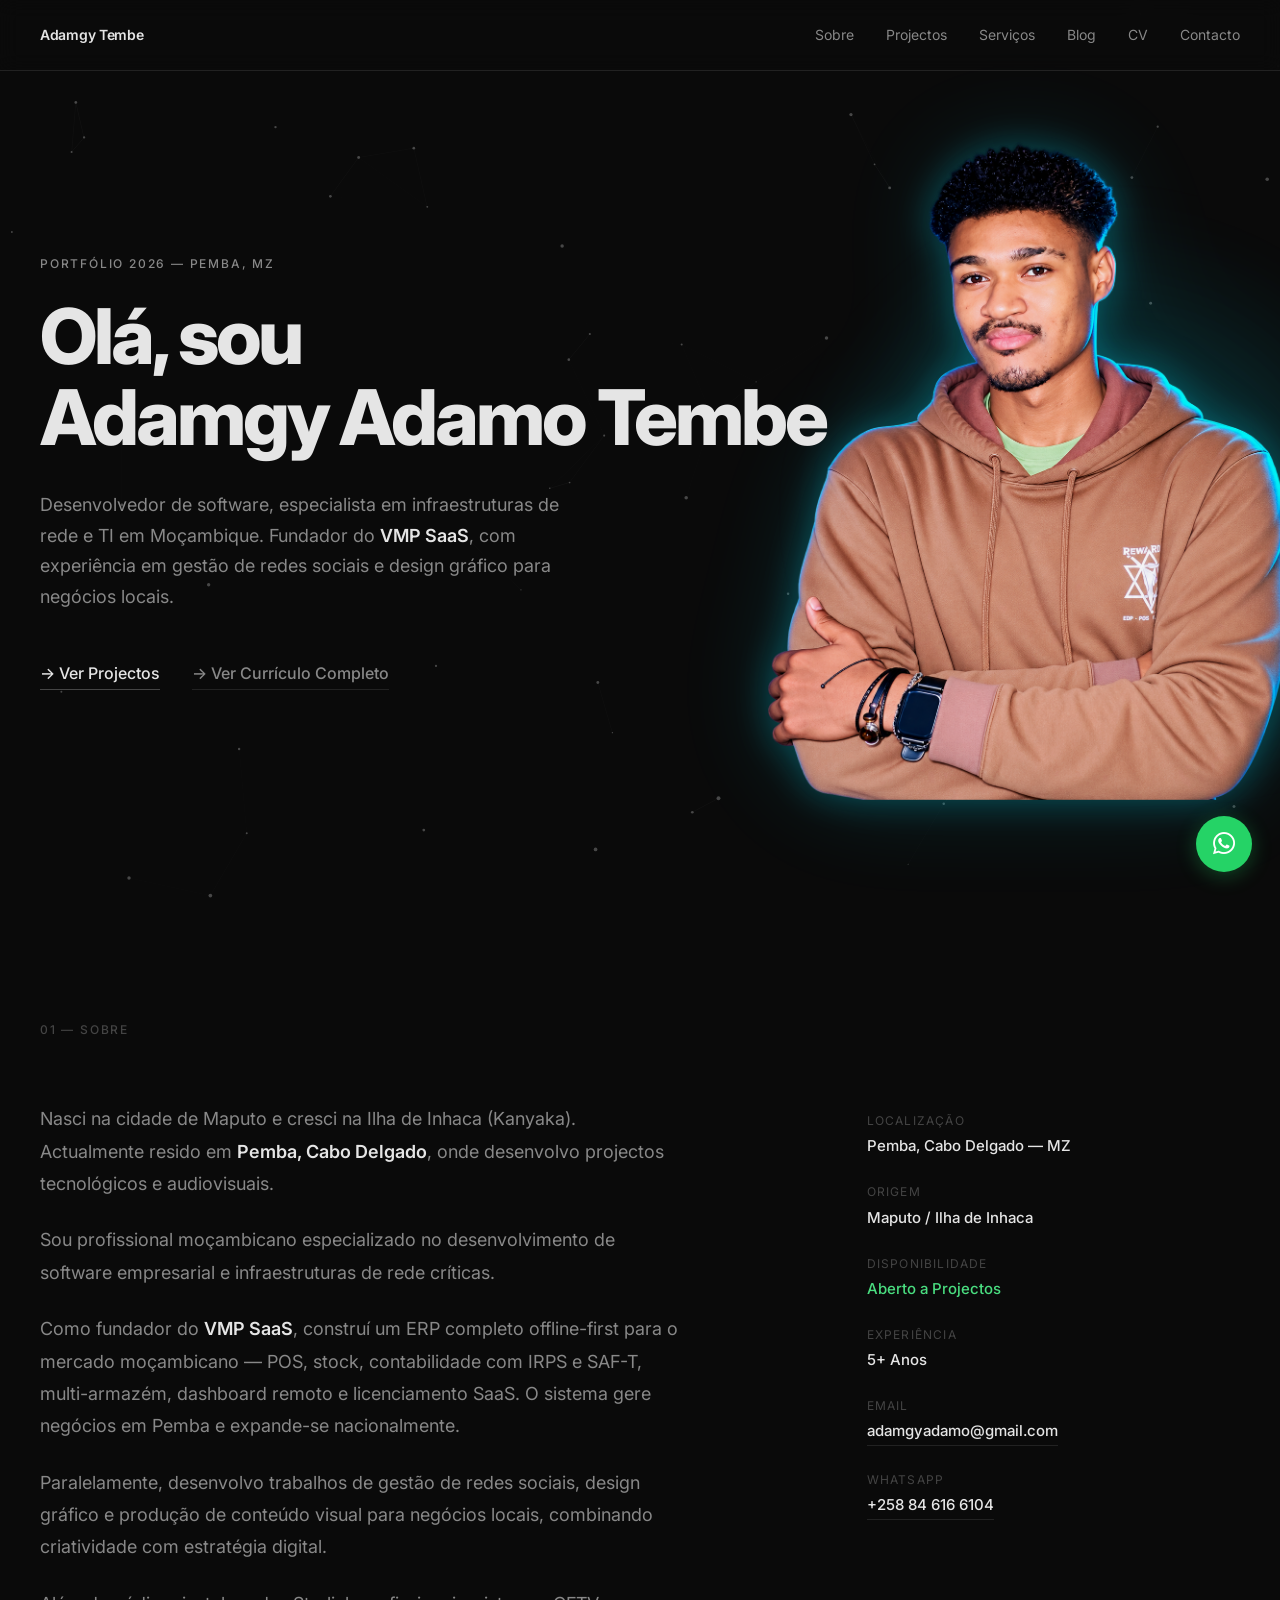
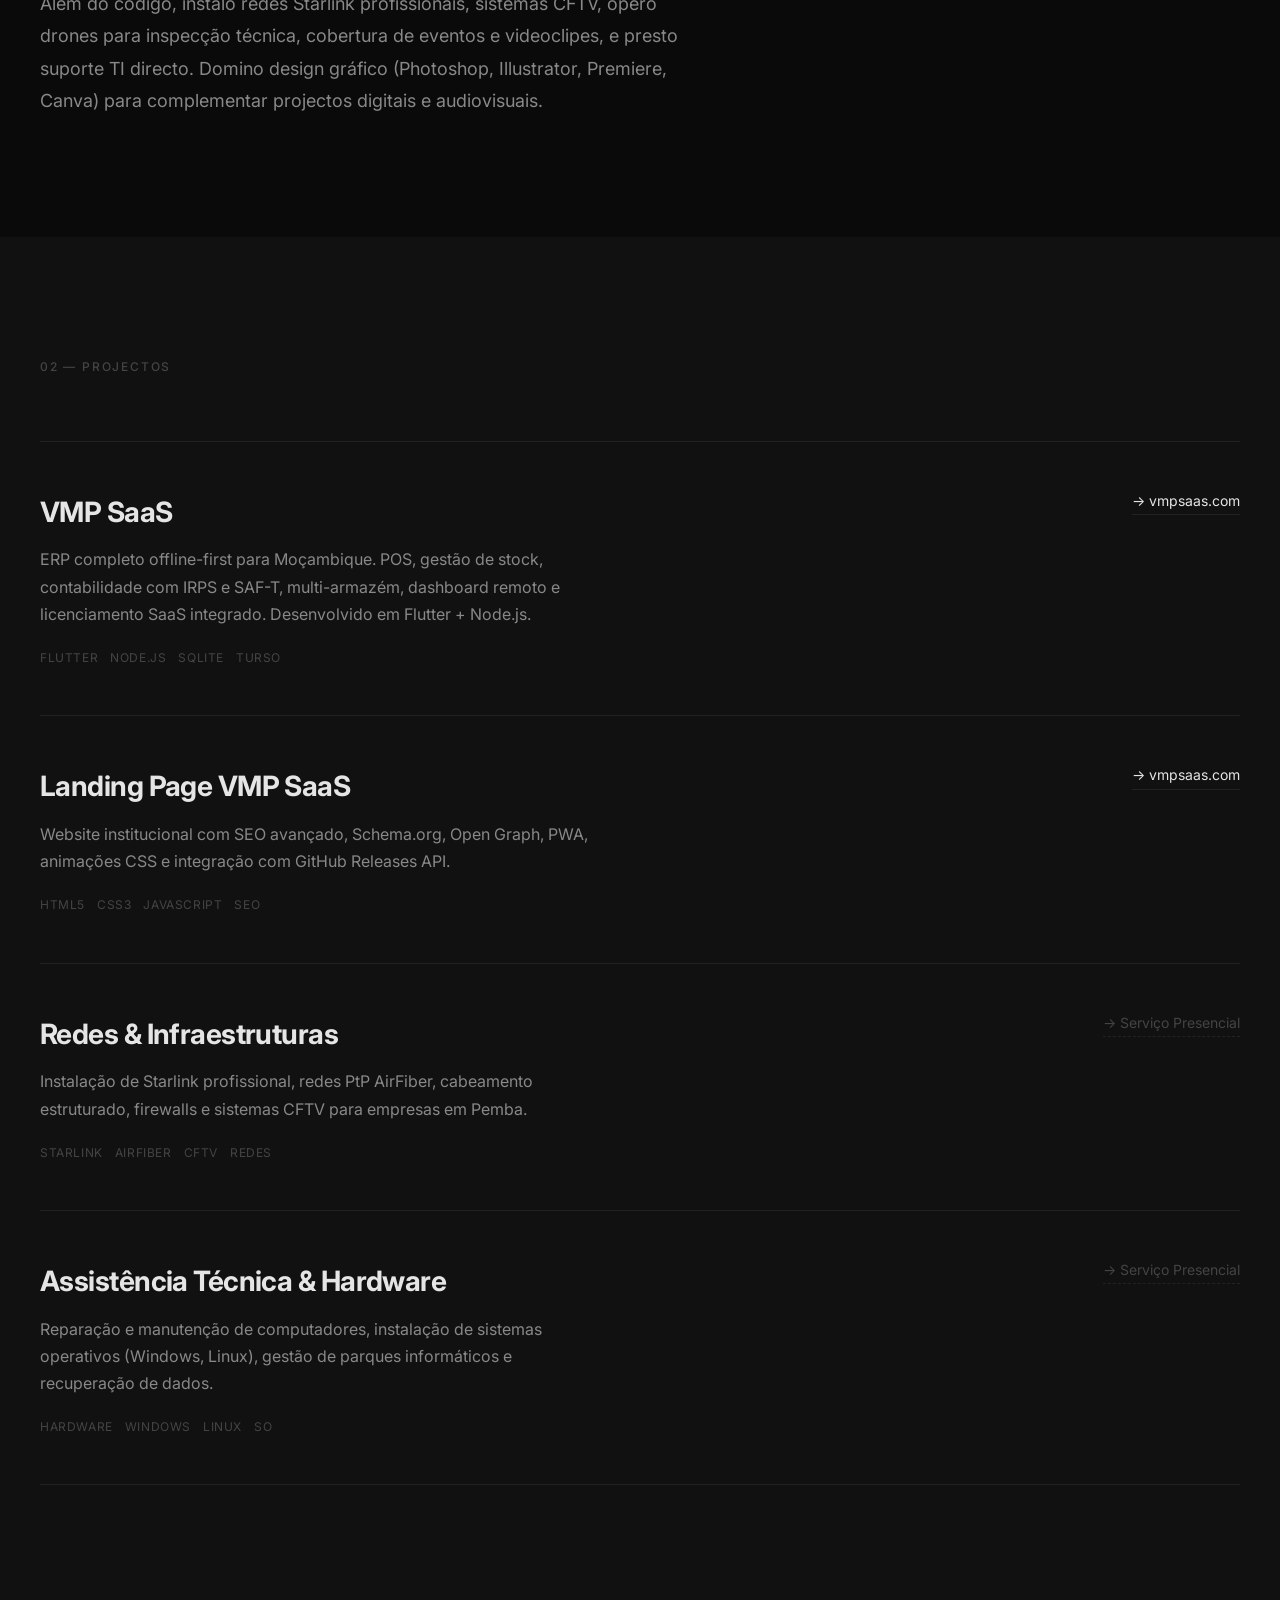
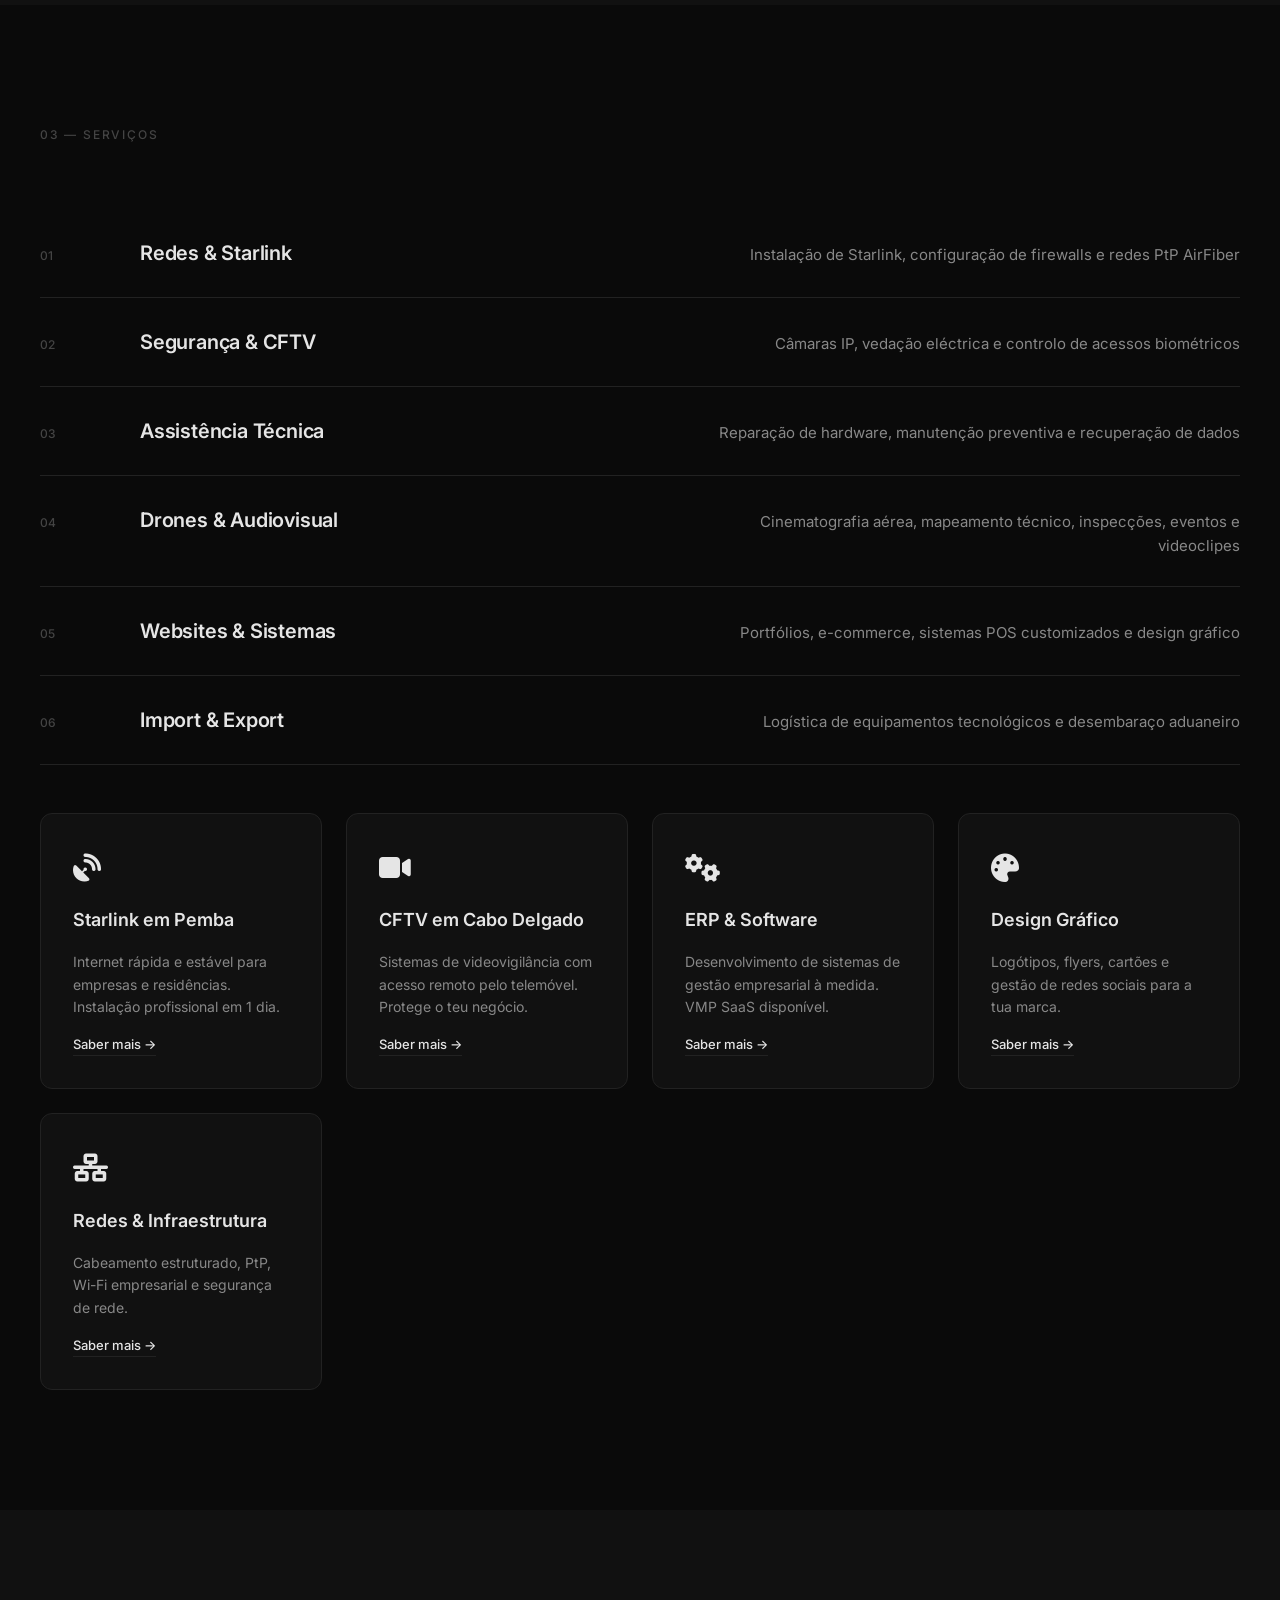
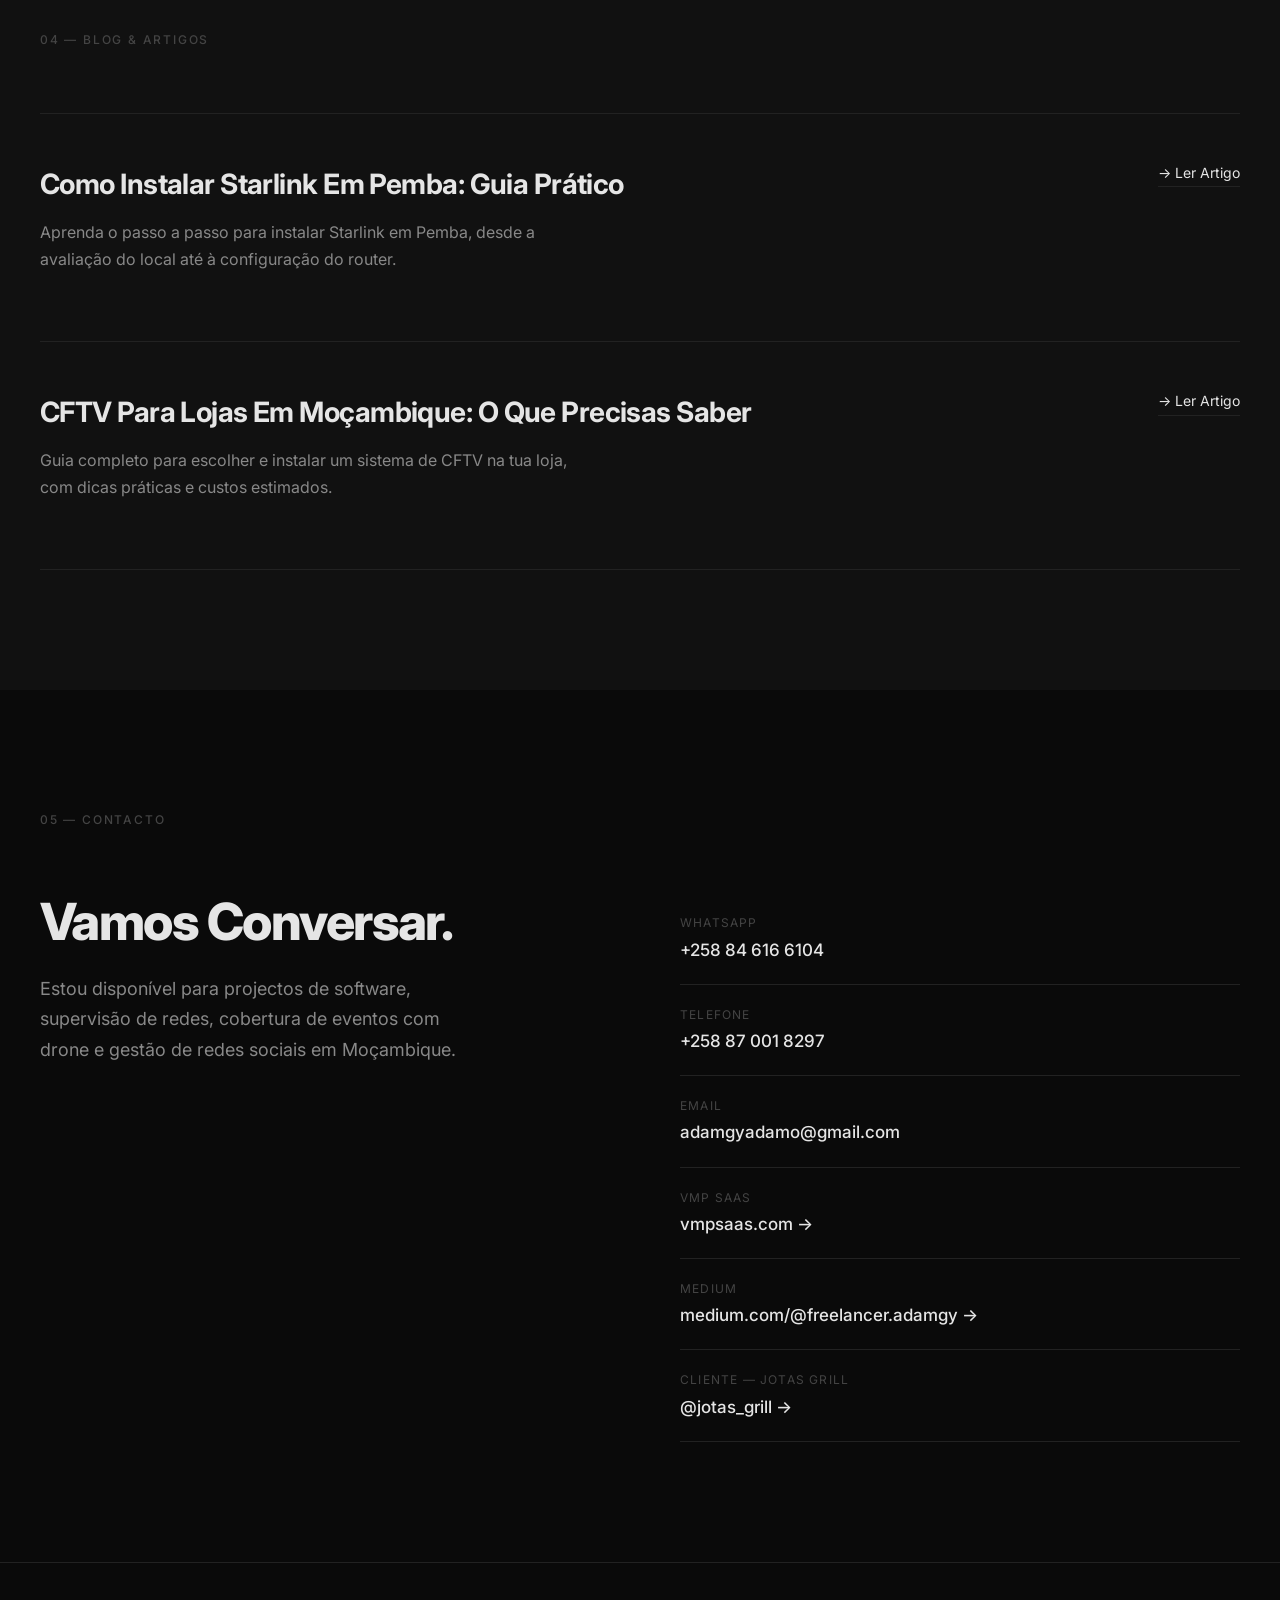
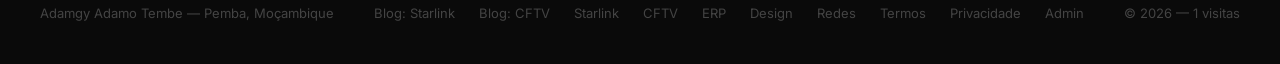
==== commit daf829ab: "Melhorias: blog com estilo, links para landing pages, cursor corrigido" ====
--- a/index.html
+++ b/index.html
@@ -266,7 +266,7 @@
                 <div class="service-row">
                     <span class="service-num">01</span>
                     <h3 class="service-name">Redes & Starlink</h3>
-                    <p class="service-detail">Instalação de Starlink (Gen 2/Mini), configuração de firewalls e redes PtP AirFiber</p>
+                    <p class="service-detail">Instalação de Starlink, configuração de firewalls e redes PtP AirFiber</p>
                 </div>
                 <div class="service-row">
                     <span class="service-num">02</span>
